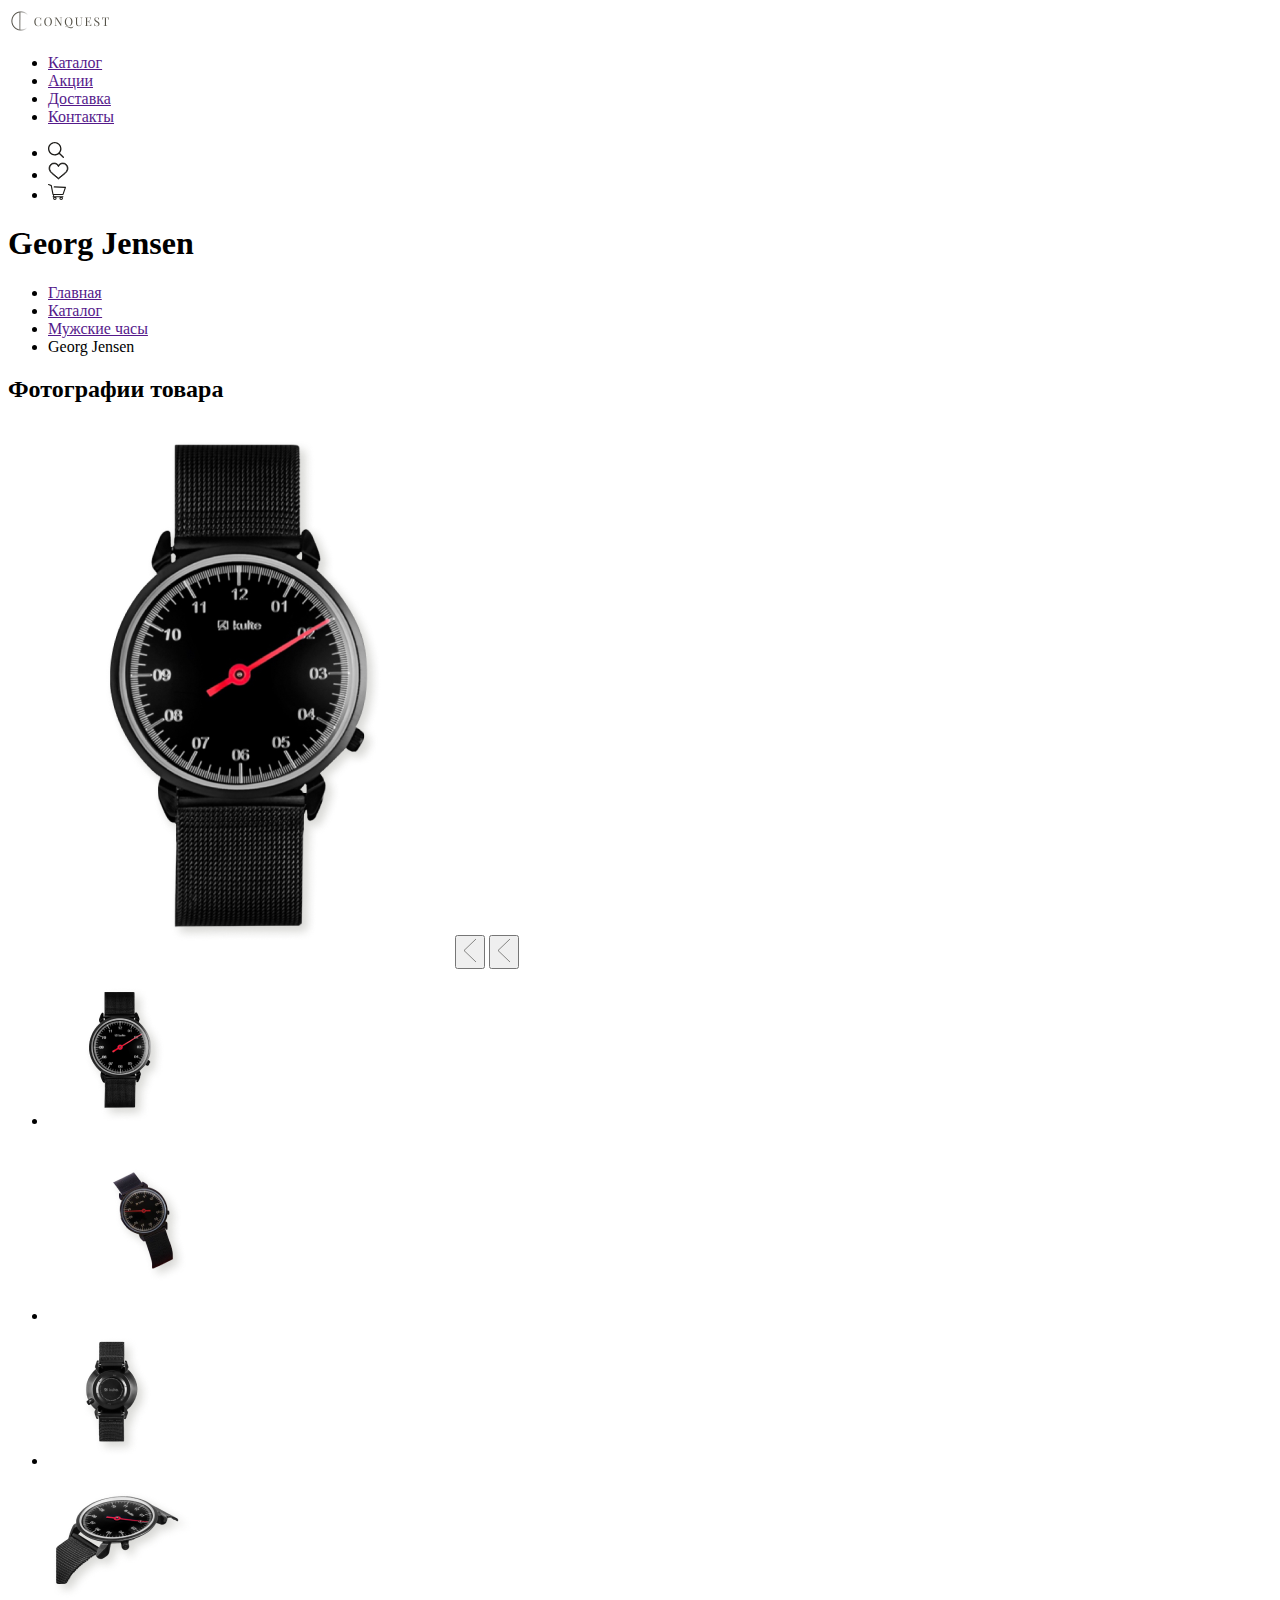
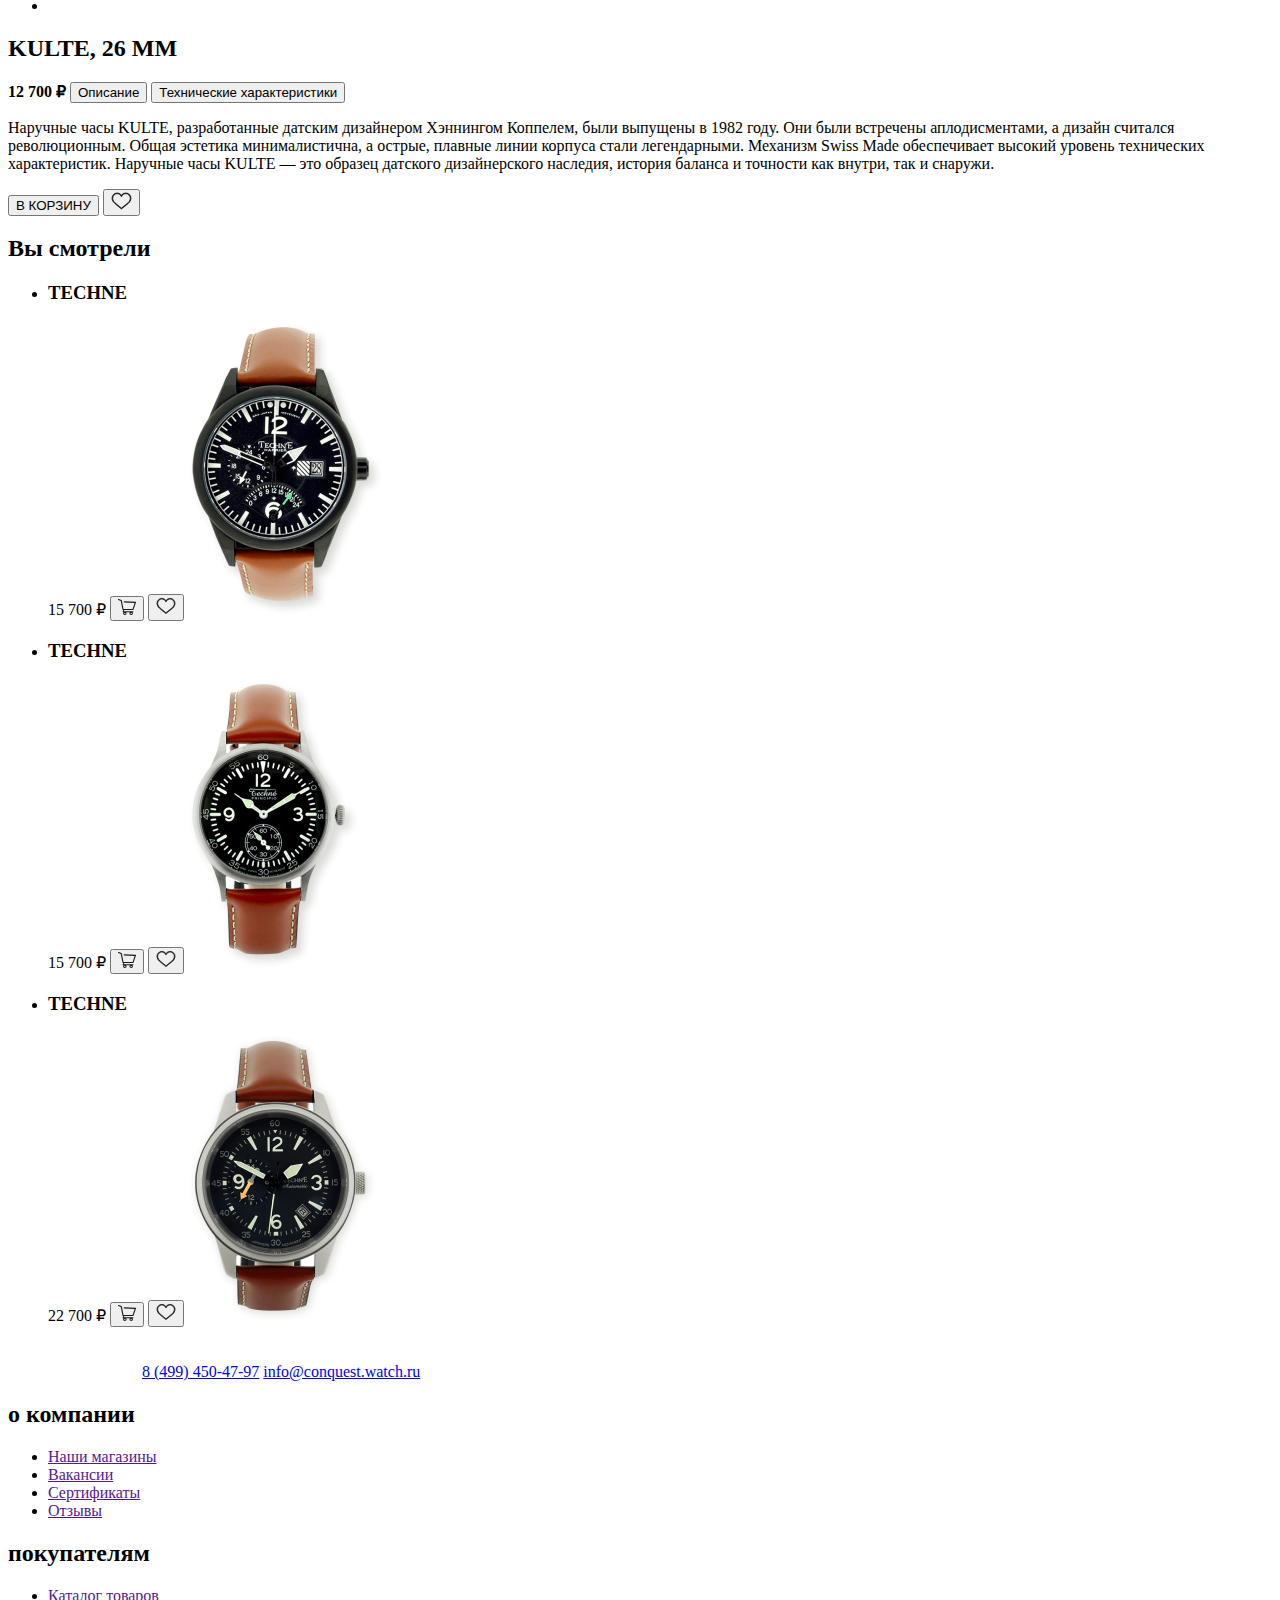
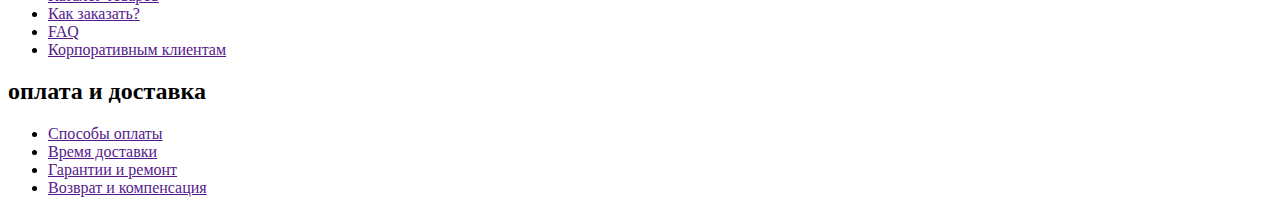
==== card.html @ 19f90484 "Разметка карточки товара" ====
<!DOCTYPE html>
<html lang="ru">

<head>
  <meta charset="UTF-8">
  <title>CONQUEST - Georg Jensen</title>
  <link rel="stylesheet" href="css/style.css">
  <link
    href="https://fonts.googleapis.com/css?family=Playfair+Display:400,700%7cPrata%7cRoboto:300,400,500,700&display=swap&subset=cyrillic"
    rel="stylesheet">
</head>

<body>
  <header class="catalog-header">
    <a class="catalog-header__link--logo" href="index.html"><img class="catalog-header__logo" src="img/logo.png"
        alt="CONQUEST" width="104" height="26"></a>
    <nav class="catalog-header__nav">
      <ul class="catalog-header__list">
        <li class="catalog-header__item">
          <a class="catalog-header__link" href="">Каталог</a>
        </li>
        <li class="catalog-header__item">
          <a class="catalog-header__link" href="">Акции</a>
        </li>
        <li class="catalog-header__item">
          <a class="catalog-header__link" href="">Доставка</a>
        </li>
        <li class="catalog-header__item">
          <a class="catalog-header__link" href="">Контакты</a>
        </li>
      </ul>
      <ul class="catalog-header__list--user">
        <li class="catalog-header__ltem--user">
          <a href="" class="catalog-header__link--user">
            <img class="catalog-header__img" src="img/search.svg" width="16" height="16" alt="Поиск">
          </a>
        </li>
        <li class="catalog-header__ltem--user">
          <a href="" class="catalog-header__link--user">
            <img class="catalog-header__img" src="img/heart.svg" width="21" height="18" alt="Избранное">
          </a>
        </li>
        <li class="catalog-header__ltem--user">
          <a href="" class="catalog-header__link--user">
            <img class="catalog-header__img" src="img/cart.svg" width="18" height="16" alt="Корзина">
          </a>
        </li>
      </ul>
    </nav>
  </header>
  <main>
    <h1 class="visually-hidden">Georg Jensen</h1>
    <ul class="catalog__pagination">
      <li class="catalog__pag-item">
        <a class="catalog__pag-link" href="">Главная</a>
      </li>
      <li class="catalog__pag-item">
        <a class="catalog__pag-link" href="">Каталог</a>
      </li>
      <li class="catalog__pag-item">
        <a href="" class="catalog__pag-link">Мужские часы</a>
      </li>
      <li class="catalog__pag-item">
        <a class="catalog__pag-link" aria-current="page">Georg Jensen</a>
      </li>
    </ul>
    <div class="card-wrapper">
      <section class="card-photo">
        <h2 class="visually-hidden">Фотографии товара</h2>
        <p class="card-photo__full-img">
          <img class="card__img" src="img/card/watch-card-1.png" alt="KULTE, 26 ММ">
          <button class="card-photo__btn" type="button">
            <img class="card-photo__arrow" src="img/card/arrow.svg" alt="Предыдущая">
          </button>
          <button class="card-photo__btn" type="button">
            <img class="card-photo__arrow card-photo__arrow--right" src="img/card/arrow.svg" alt="Следующая">
          </button>
        </p>
        <ul class="card-photo__list">
          <li class="card-photo__item">
            <img class="card__img" src="img/card/watch-card-2.png" alt="KULTE, 26 ММ">
          </li>
          <li class="card-photo__item">
            <img class="card__img" src="img/card/watch-card-3.png" alt="KULTE, 26 ММ">
          </li>
          <li class="card-photo__item">
            <img class="card__img" src="img/card/watch-card-4.png" alt="KULTE, 26 ММ">
          </li>
          <li class="card-photo__item">
            <img class="card__img" src="img/card/watch-card-5.png" alt="KULTE, 26 ММ">
          </li>
        </ul>
      </section>
      <section class="card-description">
        <h2 class="card-description__heading">KULTE, 26 ММ</h2>
        <b class="card-description__price">12 700 ₽</b>
        <button class="card-description__btn--desc" type="button">Описание</button>
        <button class="card-description__btn--spec" type="button">Технические характеристики</button>
        <p class="card-description__text">
          Наручные часы KULTE, разработанные датским дизайнером Хэннингом Коппелем, были выпущены в 1982 году. Они были
          встречены аплодисментами, а дизайн считался революционным.
          Общая эстетика минималистична, а острые, плавные линии корпуса стали легендарными. Механизм Swiss Made
          обеспечивает высокий уровень технических характеристик.
          Наручные часы KULTE — это образец датского дизайнерского наследия, история баланса и точности как внутри, так
          и
          снаружи.
        </p>
        <button class="card-description__btn--cart">В КОРЗИНУ</button>
        <button class="card-description__btn--fav">
          <img class="card-description__icon" src="img/heart.svg" alt="В избранное">
        </button>
      </section>
    </div>
    <section class="viewed">
      <h2 class="viewed__heading">Вы смотрели</h2>
      <ul class="watch__list">
        <li class="watch__item">
          <h3 class="watch__title">TECHNE</h3>
          <span class="watch__price">15 700 ₽</span>
          <button class="watch__btn--cart" type="button">
            <img class="watch__icon" src="img/cart.svg" width="18" height="16" alt="В корзину">
          </button>
          <button class="watch__btn--fav" type="button">
            <img class="watch__icon" src="img/heart.svg" width="20" height="18" alt="В избранное">
          </button>
          <img class="watch__img" src="img/card/viewed1.png" alt="TECHNE">
        </li>
        <li class="watch__item">
          <h3 class="watch__title">TECHNE</h3>
          <span class="watch__price">15 700 ₽</span>
          <button class="watch__btn--cart" type="button">
            <img class="watch__icon" src="img/cart.svg" width="18" height="16" alt="В корзину">
          </button>
          <button class="watch__btn--fav" type="button">
            <img class="watch__icon" src="img/heart.svg" width="20" height="18" alt="В избранное">
          </button>
          <img class="watch__img" src="img/card/viewed2.png" alt="TECHNE">
        </li>
        <li class="watch__item">
          <h3 class="watch__title">TECHNE</h3>
          <span class="watch__price">22 700 ₽</span>
          <button class="watch__btn--cart" type="button">
            <img class="watch__icon" src="img/cart.svg" width="18" height="16" alt="В корзину">
          </button>
          <button class="watch__btn--fav" type="button">
            <img class="watch__icon" src="img/heart.svg" width="20" height="18" alt="В избранное">
          </button>
          <img class="watch__img" src="img/card/viewed3.png" alt="TECHNE">
        </li>
      </ul>
    </section>
  </main>
  <footer class="footer">
    <p class="footer__contacts">
      <img class="footer__logo" src="img/logo-white.png" alt="CONQUEST" width="130" height="34">
      <a class="footer__tel" href="tel:+74994504797">8 (499) 450-47-97</a>
      <a class="footer__email" href="mailto:info@conquest.watch.ru">info@conquest.watch.ru</a>
    </p>
    <nav class="footer__nav--company">
      <h2 class="footer__nav-title">о компании</h2>
      <ul class="footer__nav-list">
        <li class="footer__nav-item">
          <a href="" class="footer__nav-link">Наши магазины</a>
        </li>
        <li class="footer__nav-item">
          <a href="" class="footer__nav-link">Вакансии</a>
        </li>
        <li class="footer__nav-item">
          <a href="" class="footer__nav-link">Сертификаты</a>
        </li>
        <li class="footer__nav-item">
          <a href="" class="footer__nav-link">Отзывы</a>
        </li>
      </ul>
    </nav>
    <nav class="footer__nav--clients">
      <h2 class="footer__nav-title">покупателям</h2>
      <ul class="footer__nav-list">
        <li class="footer__nav-item">
          <a href="" class="footer__nav-link">Каталог товаров</a>
        </li>
        <li class="footer__nav-item">
          <a href="" class="footer__nav-link">Как заказать?</a>
        </li>
        <li class="footer__nav-item">
          <a href="" class="footer__nav-link">FAQ</a>
        </li>
        <li class="footer__nav-item">
          <a href="" class="footer__nav-link">Корпоративным клиентам</a>
        </li>
      </ul>
    </nav>
    <nav class="footer__nav--service">
      <h2 class="footer__nav-title">оплата и доставка</h2>
      <ul class="footer__nav-list">
        <li class="footer__nav-item">
          <a href="" class="footer__nav-link">Способы оплаты</a>
        </li>
        <li class="footer__nav-item">
          <a href="" class="footer__nav-link">Время доставки</a>
        </li>
        <li class="footer__nav-item">
          <a href="" class="footer__nav-link">Гарантии и ремонт</a>
        </li>
        <li class="footer__nav-item">
          <a href="" class="footer__nav-link">Возврат и компенсация</a>
        </li>
      </ul>
    </nav>
  </footer>

</body>

</html>
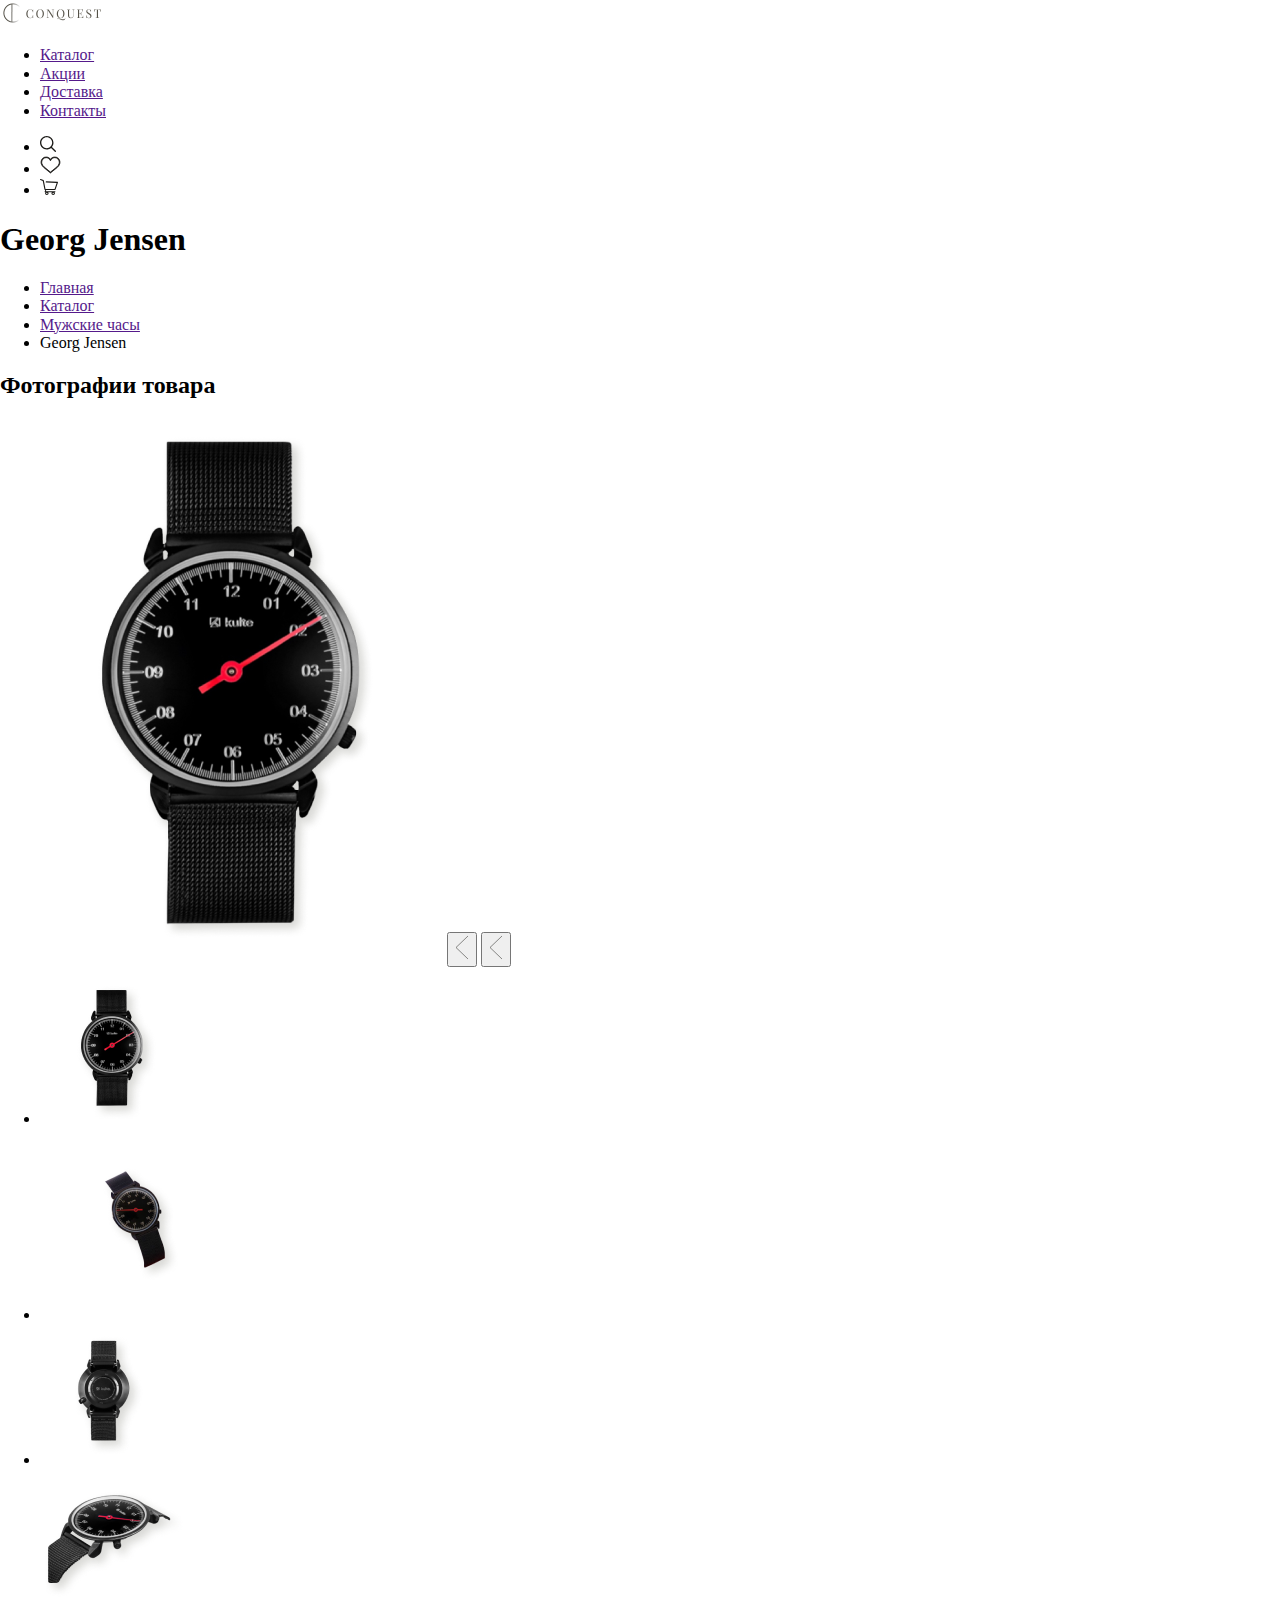
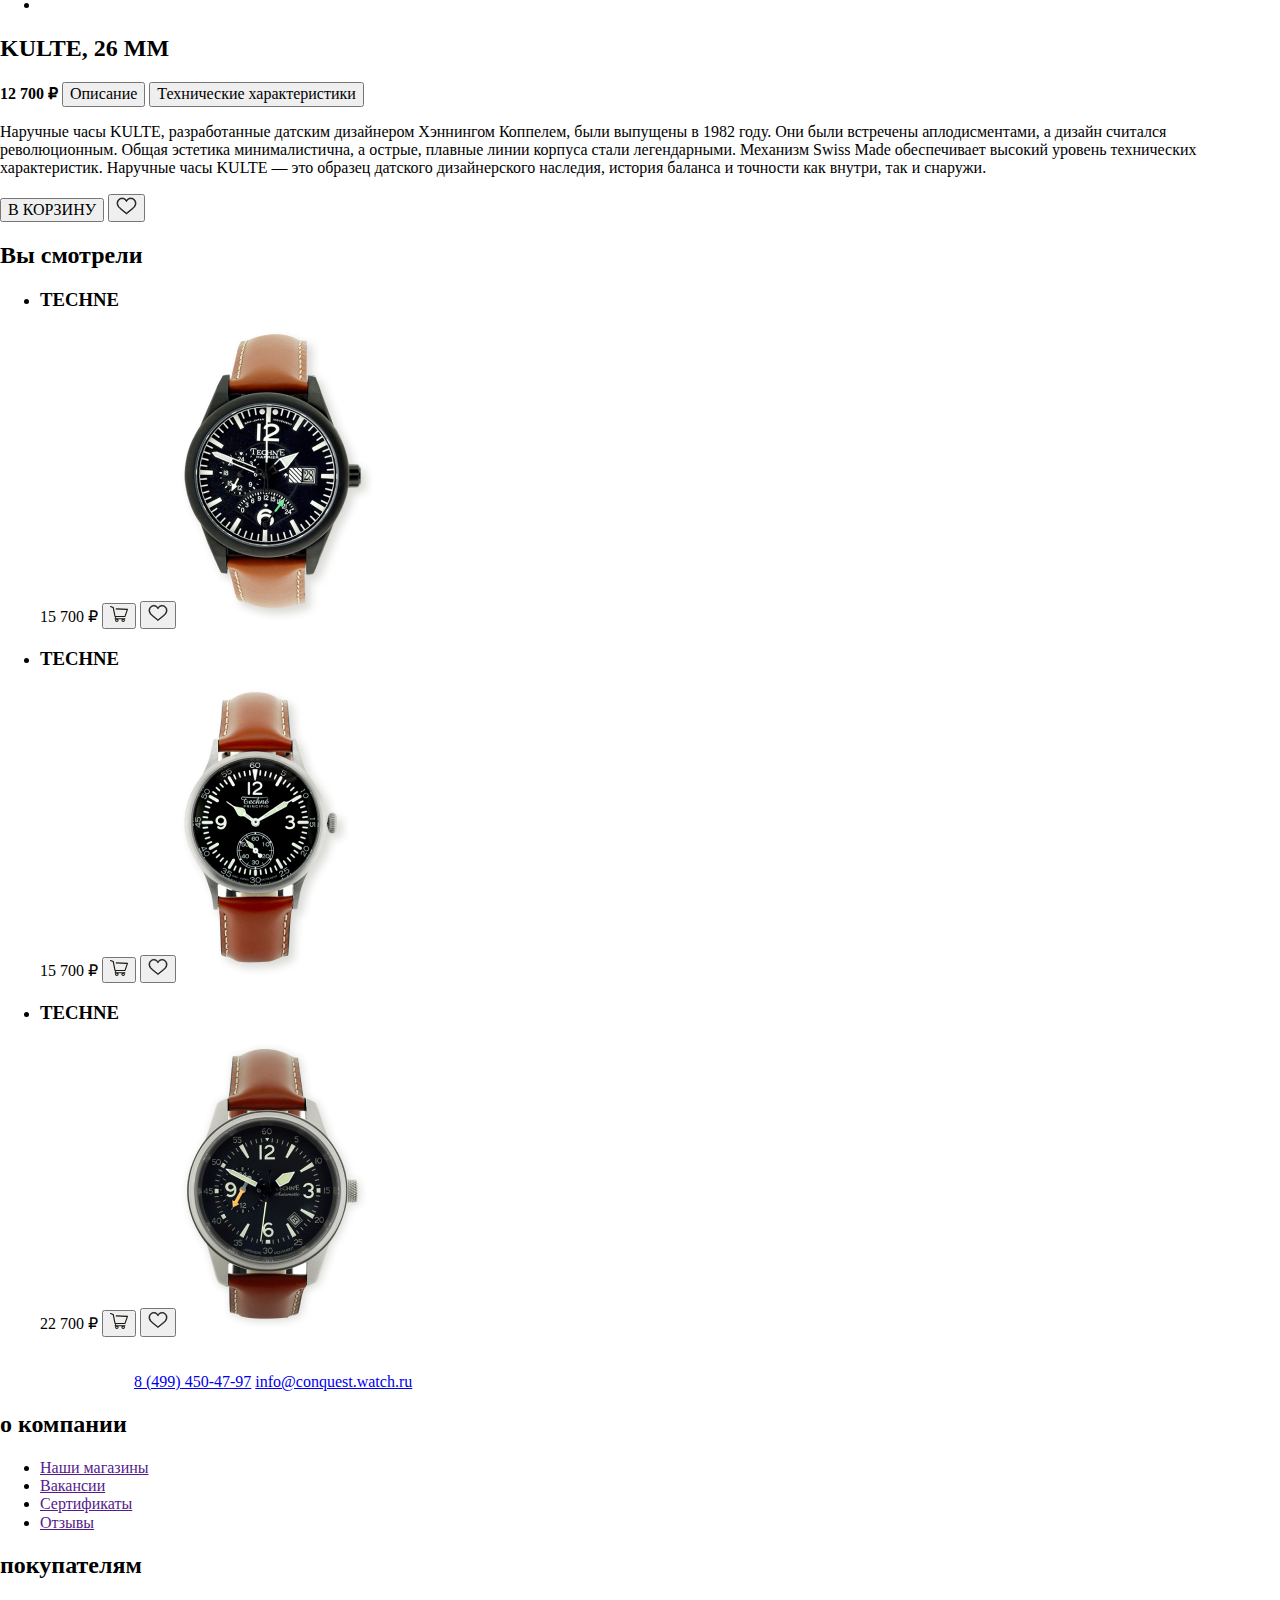
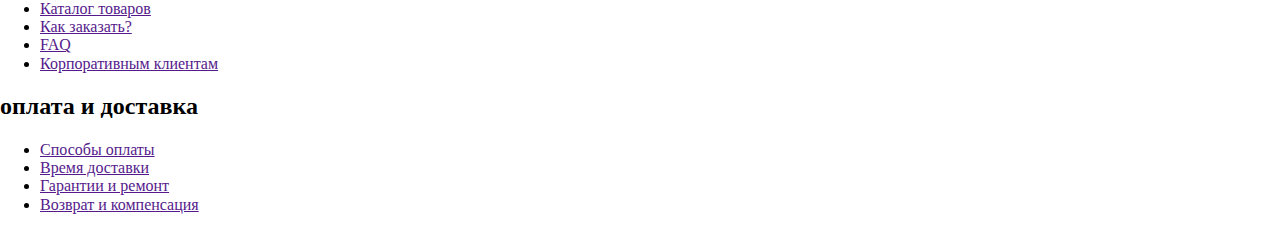
==== commit c3189e3b: "Подключил normalize" ====
--- a/card.html
+++ b/card.html
@@ -4,6 +4,7 @@
 <head>
   <meta charset="UTF-8">
   <title>CONQUEST - Georg Jensen</title>
+  <link rel="stylesheet" href="css/normalize.css">
   <link rel="stylesheet" href="css/style.css">
   <link
     href="https://fonts.googleapis.com/css?family=Playfair+Display:400,700%7cPrata%7cRoboto:300,400,500,700&display=swap&subset=cyrillic"
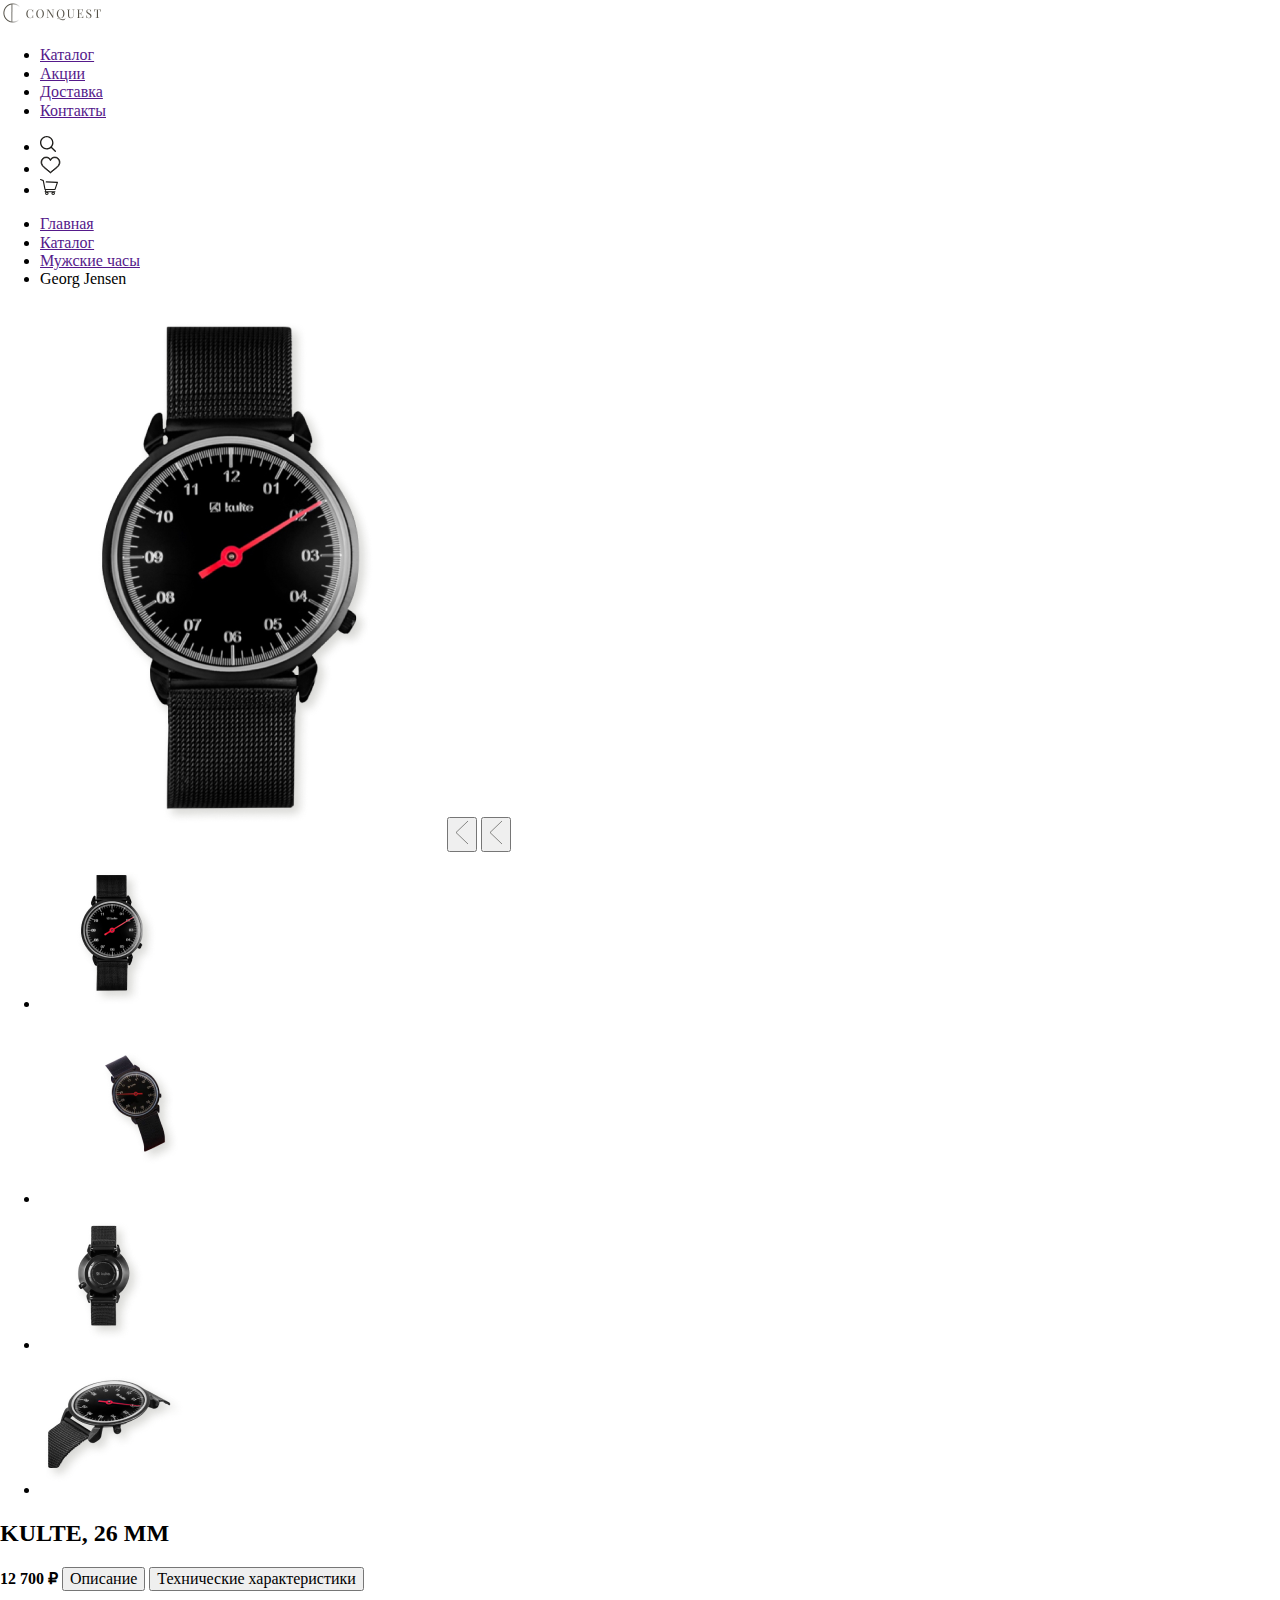
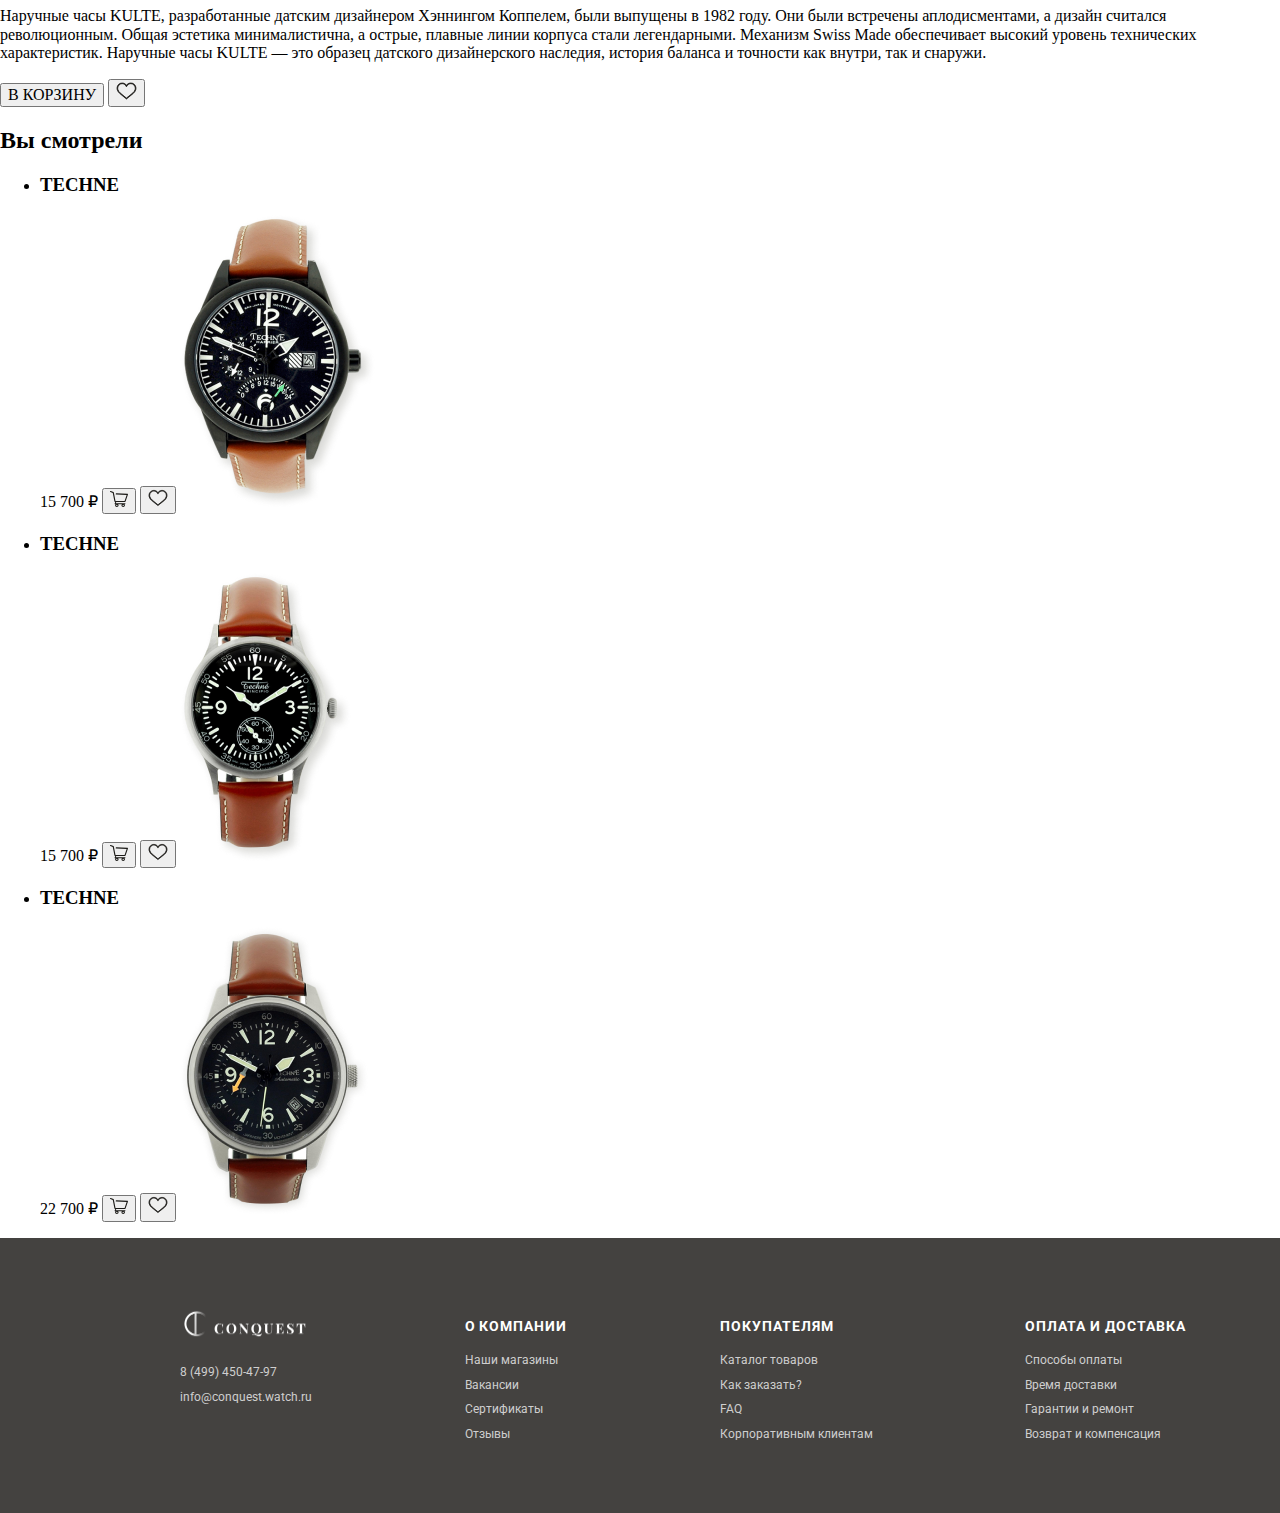
==== commit b3855f92: "Стилизовал footer" ====
--- a/card.html
+++ b/card.html
@@ -152,62 +152,64 @@
     </section>
   </main>
   <footer class="footer">
-    <p class="footer__contacts">
-      <img class="footer__logo" src="img/logo-white.png" alt="CONQUEST" width="130" height="34">
-      <a class="footer__tel" href="tel:+74994504797">8 (499) 450-47-97</a>
-      <a class="footer__email" href="mailto:info@conquest.watch.ru">info@conquest.watch.ru</a>
-    </p>
-    <nav class="footer__nav--company">
-      <h2 class="footer__nav-title">о компании</h2>
-      <ul class="footer__nav-list">
-        <li class="footer__nav-item">
-          <a href="" class="footer__nav-link">Наши магазины</a>
-        </li>
-        <li class="footer__nav-item">
-          <a href="" class="footer__nav-link">Вакансии</a>
-        </li>
-        <li class="footer__nav-item">
-          <a href="" class="footer__nav-link">Сертификаты</a>
-        </li>
-        <li class="footer__nav-item">
-          <a href="" class="footer__nav-link">Отзывы</a>
-        </li>
-      </ul>
-    </nav>
-    <nav class="footer__nav--clients">
-      <h2 class="footer__nav-title">покупателям</h2>
-      <ul class="footer__nav-list">
-        <li class="footer__nav-item">
-          <a href="" class="footer__nav-link">Каталог товаров</a>
-        </li>
-        <li class="footer__nav-item">
-          <a href="" class="footer__nav-link">Как заказать?</a>
-        </li>
-        <li class="footer__nav-item">
-          <a href="" class="footer__nav-link">FAQ</a>
-        </li>
-        <li class="footer__nav-item">
-          <a href="" class="footer__nav-link">Корпоративным клиентам</a>
-        </li>
-      </ul>
-    </nav>
-    <nav class="footer__nav--service">
-      <h2 class="footer__nav-title">оплата и доставка</h2>
-      <ul class="footer__nav-list">
-        <li class="footer__nav-item">
-          <a href="" class="footer__nav-link">Способы оплаты</a>
-        </li>
-        <li class="footer__nav-item">
-          <a href="" class="footer__nav-link">Время доставки</a>
-        </li>
-        <li class="footer__nav-item">
-          <a href="" class="footer__nav-link">Гарантии и ремонт</a>
-        </li>
-        <li class="footer__nav-item">
-          <a href="" class="footer__nav-link">Возврат и компенсация</a>
-        </li>
-      </ul>
-    </nav>
+    <div class="footer__wrapper container">
+      <p class="footer__contacts">
+        <img class="footer__logo" src="img/logo-white.png" alt="CONQUEST" width="130" height="34">
+        <a class="footer__tel" href="tel:+74994504797">8 (499) 450-47-97</a>
+        <a class="footer__email" href="mailto:info@conquest.watch.ru">info@conquest.watch.ru</a>
+      </p>
+      <nav class="footer__nav">
+        <h2 class="footer__nav-title">о компании</h2>
+        <ul class="footer__nav-list">
+          <li class="footer__nav-item">
+            <a href="" class="footer__nav-link">Наши магазины</a>
+          </li>
+          <li class="footer__nav-item">
+            <a href="" class="footer__nav-link">Вакансии</a>
+          </li>
+          <li class="footer__nav-item">
+            <a href="" class="footer__nav-link">Сертификаты</a>
+          </li>
+          <li class="footer__nav-item">
+            <a href="" class="footer__nav-link">Отзывы</a>
+          </li>
+        </ul>
+      </nav>
+      <nav class="footer__nav">
+        <h2 class="footer__nav-title">покупателям</h2>
+        <ul class="footer__nav-list">
+          <li class="footer__nav-item">
+            <a href="" class="footer__nav-link">Каталог товаров</a>
+          </li>
+          <li class="footer__nav-item">
+            <a href="" class="footer__nav-link">Как заказать?</a>
+          </li>
+          <li class="footer__nav-item">
+            <a href="" class="footer__nav-link">FAQ</a>
+          </li>
+          <li class="footer__nav-item">
+            <a href="" class="footer__nav-link">Корпоративным клиентам</a>
+          </li>
+        </ul>
+      </nav>
+      <nav class="footer__nav">
+        <h2 class="footer__nav-title">оплата и доставка</h2>
+        <ul class="footer__nav-list">
+          <li class="footer__nav-item">
+            <a href="" class="footer__nav-link">Способы оплаты</a>
+          </li>
+          <li class="footer__nav-item">
+            <a href="" class="footer__nav-link">Время доставки</a>
+          </li>
+          <li class="footer__nav-item">
+            <a href="" class="footer__nav-link">Гарантии и ремонт</a>
+          </li>
+          <li class="footer__nav-item">
+            <a href="" class="footer__nav-link">Возврат и компенсация</a>
+          </li>
+        </ul>
+      </nav>
+    </div>
   </footer>
 
 </body>
--- a/css/style.css
+++ b/css/style.css
@@ -0,0 +1,598 @@
+*,
+*::before,
+*::after {
+  box-sizing: border-box;
+}
+
+.visually-hidden {
+  position: absolute;
+
+  width: 1px;
+  height: 1px;
+  margin: -1px;
+  border: 0;
+  padding: 0;
+
+  white-space: nowrap;
+
+  clip-path: inset(100%);
+  clip: rect(0 0 0 0);
+  overflow: hidden;
+}
+
+.container {
+  position: relative;
+
+  width: 1366px;
+  margin: 0 auto;
+}
+
+.main-header {
+  position: absolute;
+  top: 30px;
+  z-index: 2;
+
+  display: flex;
+  width: 100%;
+  padding: 0 55px;
+}
+
+.main__nav {
+  display: flex;
+}
+
+.main-header__btn {
+  padding: 0;
+
+  background-color: transparent;
+  border: none;
+  cursor: pointer;
+}
+
+.main-header__btn--menu {
+  height: 26px;
+  margin-right: 20px;
+}
+
+.main-header__list--user {
+  display: flex;
+  padding: 0;
+  margin-left: auto;
+
+  list-style: none;
+}
+
+.main-header__ltem--user {
+  position: relative;
+
+  padding: 0;
+  margin-right: 22px;
+}
+
+.main-header__ltem--user:last-child {
+  margin-right: 0;
+}
+
+.main-header__btn--fav::after {
+  position: absolute;
+  top: -3px;
+  right: -6px;
+
+  width: 13px;
+  height: 13px;
+  content: "1";
+
+  font-family: 'Roboto', Arial, sans-serif;
+  font-size: 8px;
+  font-weight: 400;
+  line-height: 13px;
+  color: #1b1a17;
+
+  background-color: #e6c8b4;
+  border-radius: 50%;
+}
+
+.promo {
+  width: 1366px;
+  height: 768px;
+  padding-top: 206px;
+  padding-left: 185px;
+
+  background-color: #fdfdfb;
+  background-image: url('../img/promo-bg.png');
+  background-size: contain;
+  background-repeat: no-repeat;
+
+}
+
+.promo__heading {
+  position: relative;
+
+  font-family: 'Playfair Display', Arial, sans-serif;
+  font-size: 45px;
+  font-weight: 400;
+  color: #1b1a17;
+}
+
+.promo__heading::before {
+  position: absolute;
+  top: 30px;
+  left: -65px;
+
+  width: 50px;
+  height: 1px;
+  content: "";
+
+  background-color: #8b8371;
+}
+
+.promo__heading--span {
+  font-family: 'Playfair Display', Arial, sans-serif;
+  font-size: 30px;
+  font-weight: 400;
+  color: #1b1a17;
+}
+
+.promo__text {
+  max-width: 258px;
+  margin-bottom: 55px;
+
+  font-family: 'Roboto', Arial, sans-serif;
+  font-size: 14px;
+  font-weight: 300;
+  line-height: 21.33px;
+  color: rgba(27, 26, 23, 0.82);
+}
+
+.promo__button {
+  display: block;
+  width: 205px;
+  height: 64px;
+
+  font-family: 'Roboto', Arial, sans-serif;
+  font-size: 12px;
+  font-weight: 500;
+  line-height: 64px;
+  letter-spacing: 0.6px;
+  text-align: center;
+  text-transform: uppercase;
+  text-decoration: none;
+  color: #ffffff;
+
+  background-color: #444240;
+}
+
+.promo__list {
+  position: absolute;
+  top: 350px;
+  left: 55px;
+
+  display: flex;
+  flex-direction: column;
+  padding: 0;
+
+  list-style: none;
+}
+
+.promo__item {
+  margin-bottom: 12px;
+}
+
+.promo__link {
+  display: block;
+  width: 18px;
+  height: 18px;
+
+  background-repeat: no-repeat;
+  background-position: center;
+}
+
+.promo__link--inst {
+  background-image: url('../img/instagram-icon.svg');
+}
+
+.promo__link--fb {
+  background-image: url('../img/facebook-icon.svg');
+}
+
+.promo__link--tw {
+  background-image: url('../img/twitter-icon.svg');
+}
+
+.pop-models {
+  padding-top: 80px;
+  padding-right: 98px;
+  padding-bottom: 25px;
+  padding-left: 98px;
+}
+
+.pop-models__heading {
+  margin-top: 0;
+  margin-bottom: 46px;
+
+  font-family: 'Playfair Display', Arial, sans-serif;
+  font-size: 32px;
+  font-weight: 400;
+  text-align: center;
+  color: #1b1a17;
+}
+
+.pop-models__link--all {
+  position: absolute;
+  top: 115px;
+  right: 100px;
+
+  display: block;
+  width: 104px;
+  height: 26px;
+
+  font-family: 'Roboto', Arial, sans-serif;
+  font-size: 16px;
+  font-weight: 500;
+  text-decoration: none;
+  color: #444240;
+
+  border-bottom: 1px solid #c4c0b6;
+}
+
+.pop-models__list {
+  display: flex;
+  flex-wrap: wrap;
+  padding: 0;
+  margin: 0;
+
+  list-style: none;
+}
+
+.pop-models__item {
+  position: relative;
+
+  display: flex;
+  flex-direction: column;
+  width: 565px;
+  height: 220px;
+  padding-top: 40px;
+  padding-bottom: 36px;
+  padding-left: 40px;
+  margin-bottom: 40px;
+
+  background-color: #fdfdfb;
+}
+
+.pop-models__item:nth-child(odd) {
+  margin-right: 40px;
+}
+
+.pop-models__item:nth-child(1) {
+  width: 370px;
+  height: 467px;
+}
+
+.pop-models__item:nth-child(2) {
+  width: 760px;
+  height: 467px;
+}
+
+.pop-models__title {
+  font-family: 'Playfair Display', Arial, sans-serif;
+  font-size: 14px;
+  font-weight: 700;
+  letter-spacing: 0.42px;
+  line-height: 22px;
+  text-transform: uppercase;
+  color: rgba(27, 26, 23, 0.82);
+}
+
+.pop-models__item:nth-child(2) .pop-models__title {
+  font-size: 18px;
+  letter-spacing: 0.54px;
+}
+
+.pop-models__price {
+  font-family: 'Prata', 'Times New Roman', serif;
+  font-size: 12px;
+  font-weight: 400;
+  color: rgba(27, 26, 23, 0.82);
+}
+
+.pop-models__item:nth-child(2) .pop-models__price {
+  font-size: 16px;
+}
+
+.pop-models__item .ruble {
+  width: 8px;
+  height: 10px;
+}
+
+.pop-models__item:nth-child(2) .ruble {
+  width: 10px;
+  height: 13px;
+}
+
+.pop-models__link {
+  position: relative;
+
+  display: block;
+  width: 150px;
+  margin-top: auto;
+
+  font-family: 'Playfair Display', Arial, sans-serif;
+  font-size: 16px;
+  font-weight: 400;
+  text-decoration: none;
+  text-align: right;
+  color: #1b1a17;
+}
+
+.pop-models__img {
+  position: absolute;
+  top: 0;
+}
+
+.pop-models__item:nth-child(1) .pop-models__img {
+  top: 76px;
+  right: 28px;
+}
+
+.pop-models__item:nth-child(2) .pop-models__img {
+  top: 6px;
+  right: 60px;
+}
+
+.pop-models__item:nth-child(3) .pop-models__img {
+  right: 102px;
+}
+
+.pop-models__item:nth-child(4) .pop-models__img {
+  right: 60px;
+}
+
+.pop-models__link::before {
+  position: absolute;
+  top: 50%;
+  left: 0px;
+
+  width: 50px;
+  height: 1px;
+  content: "";
+
+  background-color: #8b8371;
+}
+
+.slider {
+  width: 100%;
+  height: 519px;
+  margin-bottom: 80px;
+
+  background-color: #fdfdfb;
+}
+
+.slider__wrapper {
+  height: 100%;
+  padding-top: 52px;
+  padding-left: 177px;
+
+  background-image: url('../img/slider-bg.jpg');
+  background-repeat: no-repeat;
+  background-size: contain;
+}
+
+.slider__figure {
+  display: flex;
+  margin-top: 0;
+  margin-bottom: 20px;
+  margin-left: 0;
+}
+
+.slider__img {
+  margin-right: 69px;
+}
+
+.slider__figcaption {
+  padding-top: 60px;
+}
+
+.slider__heading {
+  font-family: 'Playfair Display', Arial, sans-serif;
+  font-size: 32px;
+  font-weight: 400;
+  color: #1b1a17;
+}
+
+.slider__text {
+  max-width: 376px;
+  margin-bottom: 39px;
+
+  font-family: 'Roboto', Arial, sans-serif;
+  font-size: 16px;
+  font-weight: 400;
+  line-height: 24px;
+  color: #444240;
+}
+
+.slider__link {
+  display: block;
+  width: 205px;
+  height: 64px;
+
+  font-family: 'Roboto', Arial, sans-serif;
+  font-size: 12px;
+  font-weight: 500;
+  line-height: 64px;
+  letter-spacing: 0.6px;
+  text-decoration: none;
+  text-align: center;
+  color: #fff;
+
+  background-color: #d4b098;
+}
+
+.slider__pagination {
+  display: flex;
+  padding: 0;
+  margin: 0;
+  margin-left: 363px;
+
+  list-style: none;
+}
+
+.slider__pag-item {
+  margin-right: 19px;
+
+  font-family: 'Prata', 'Times New Roman', serif;
+  font-size: 12px;
+  font-weight: 400;
+  color: rgba(27, 26, 23, 0.82);
+}
+
+.slider__pag-btn {
+  padding: 0;
+  margin: 0;
+
+  background-color: transparent;
+  border: none;
+  cursor: pointer;
+}
+
+.slider__pag-img--right {
+  transform: rotate(180deg);
+}
+
+.follow-us {
+  display: flex;
+  padding-left: 97px;
+}
+
+.follow-us__wrapper {
+  padding-top: 128px;
+  margin-right: 65px;
+}
+
+.follow-us__heading {
+  font-family: 'Playfair Display', Arial, sans-serif;
+  font-size: 32px;
+  font-weight: 400;
+  color: #1b1a17;
+}
+
+.follow-us__text {
+  max-width: 376px;
+  margin-bottom: 40px;
+
+  font-family: 'Roboto', Arial, sans-serif;
+  font-size: 16px;
+  font-weight: 400;
+  line-height: 27.19px;
+  color: #444240;
+}
+
+.follow-us__text b {
+  color: #262421;
+}
+
+.follow-us__list {
+  display: flex;
+  padding: 0;
+
+  list-style: none;
+}
+
+.follow-us__item {
+  margin-right: 14px;
+  margin-left: 0;
+}
+
+.follow-us__link {
+  display: block;
+  width: 23px;
+  height: 24px;
+
+  background-repeat: no-repeat;
+  background-size: contain;
+  background-position: center;
+}
+
+.follow-us__link--inst {
+  background-image: url('../img/instagram-icon.svg');
+}
+
+.follow-us__link--fb {
+  background-image: url('../img/facebook-icon.svg');
+}
+
+.follow-us__link--tw {
+  background-image: url('../img/twitter-icon.svg');
+}
+
+.follow-us__pictures {
+  display: flex;
+  flex-direction: column;
+  flex-wrap: wrap;
+  height: 500px;
+}
+
+.follow-us__img {
+  margin: 5px;
+}
+
+.footer {
+  min-height: 275px;
+  background-color: #444240;
+}
+
+.footer__wrapper {
+  display: flex;
+  justify-content: space-between;
+  padding-top: 69px;
+  padding-right: 180px;
+  padding-left: 180px;
+}
+
+.footer__contacts {
+  display: flex;
+  flex-direction: column;
+  margin: 0;
+
+  font-family: 'Roboto', Arial, sans-serif;
+  font-size: 12px;
+  font-weight: 400;
+  color: rgba(255, 255, 255, 0.75);
+}
+
+.footer__logo {
+  margin-bottom: 25px;
+}
+
+.footer__contacts a {
+  margin-bottom: 11px;
+
+  text-decoration: none;
+  color: inherit;
+}
+
+.footer__nav-title {
+  font-family: 'Roboto', Arial, sans-serif;
+  font-size: 14px;
+  font-weight: 700;
+  letter-spacing: 0.98px;
+  text-transform: uppercase;
+  color: #fff;
+}
+
+.footer__nav-list {
+  padding: 0;
+
+  list-style: none;
+}
+
+.footer__nav-item {
+  margin-bottom: 6px;
+}
+
+.footer__nav-link {
+  font-family: 'Roboto', Arial, sans-serif;
+  font-size: 12px;
+  font-weight: 400;
+  text-decoration: none;
+  color: rgba(255, 255, 255, 0.75);
+}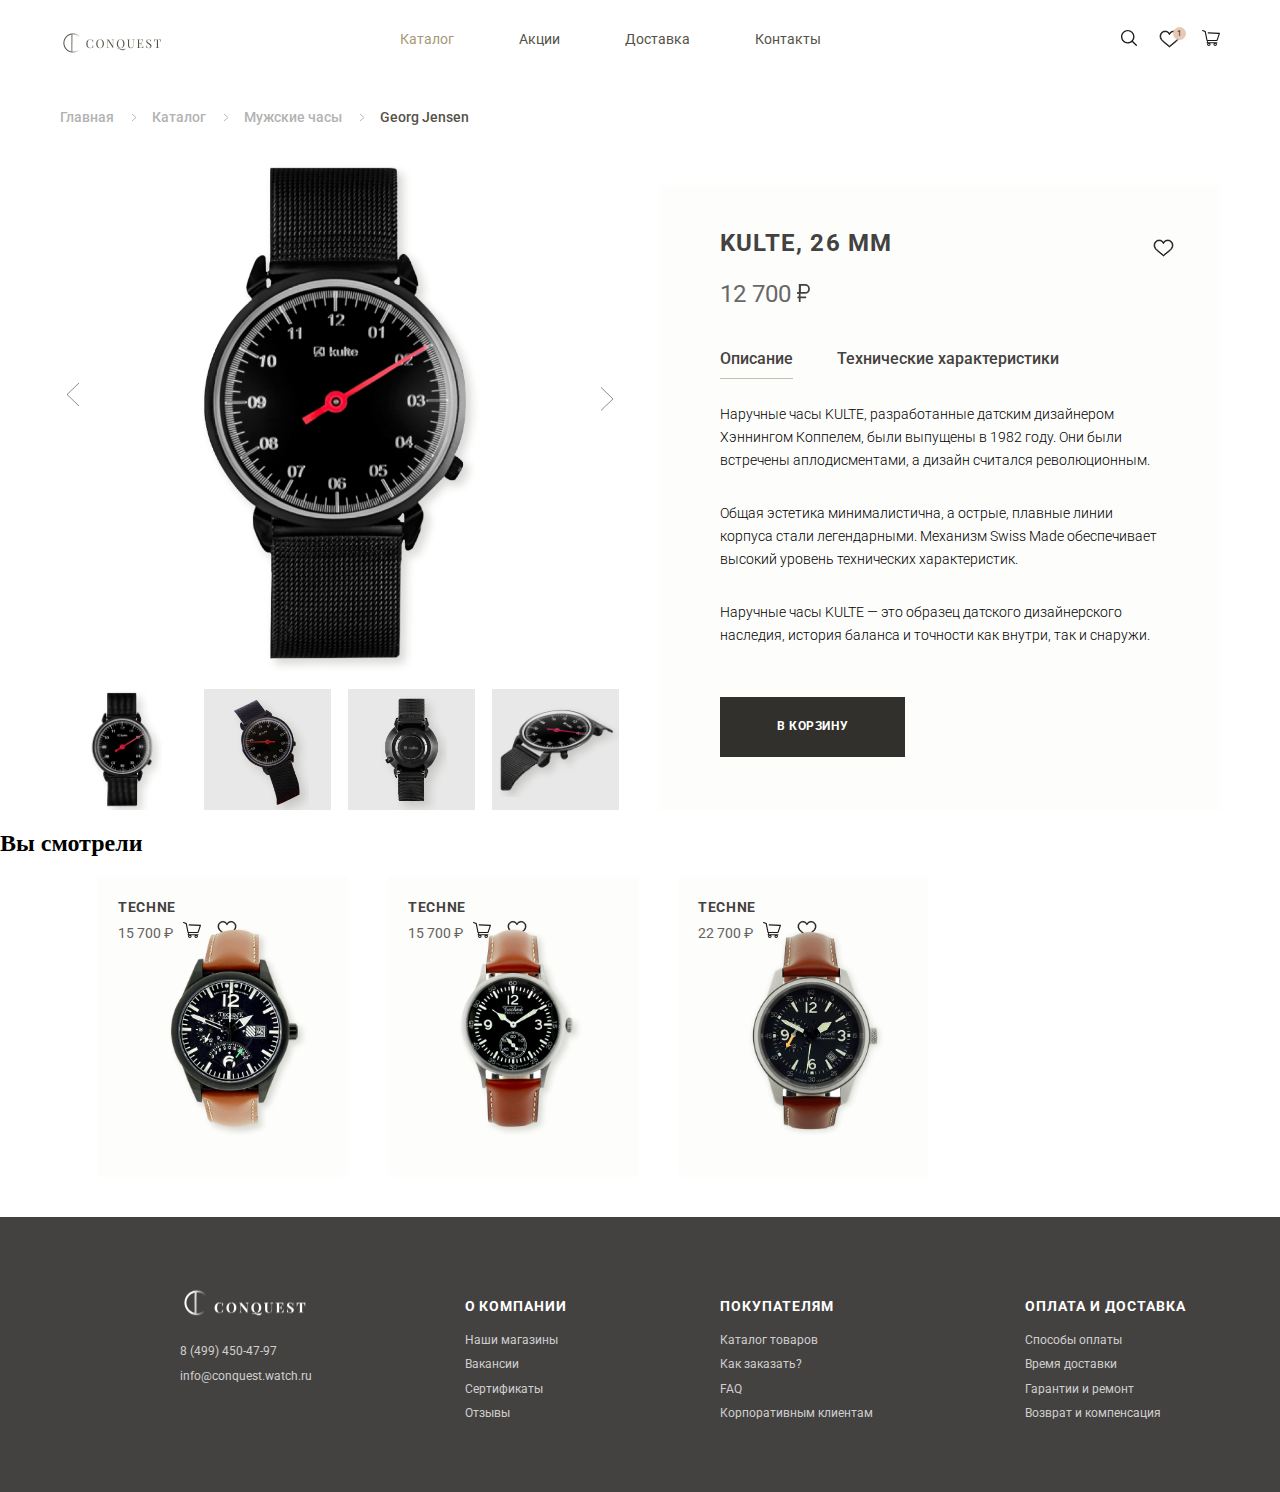
==== commit 7b329902: "Стилизовал карточку товара" ====
--- a/card.html
+++ b/card.html
@@ -12,13 +12,13 @@
 </head>
 
 <body>
-  <header class="catalog-header">
+  <header class="catalog-header catalog__container">
     <a class="catalog-header__link--logo" href="index.html"><img class="catalog-header__logo" src="img/logo.png"
         alt="CONQUEST" width="104" height="26"></a>
     <nav class="catalog-header__nav">
       <ul class="catalog-header__list">
         <li class="catalog-header__item">
-          <a class="catalog-header__link" href="">Каталог</a>
+          <a class="catalog-header__link" href="" aria-current="page">Каталог</a>
         </li>
         <li class="catalog-header__item">
           <a class="catalog-header__link" href="">Акции</a>
@@ -28,52 +28,54 @@
         </li>
         <li class="catalog-header__item">
           <a class="catalog-header__link" href="">Контакты</a>
-        </li>
-      </ul>
-      <ul class="catalog-header__list--user">
-        <li class="catalog-header__ltem--user">
-          <a href="" class="catalog-header__link--user">
-            <img class="catalog-header__img" src="img/search.svg" width="16" height="16" alt="Поиск">
-          </a>
-        </li>
-        <li class="catalog-header__ltem--user">
-          <a href="" class="catalog-header__link--user">
-            <img class="catalog-header__img" src="img/heart.svg" width="21" height="18" alt="Избранное">
-          </a>
-        </li>
-        <li class="catalog-header__ltem--user">
-          <a href="" class="catalog-header__link--user">
-            <img class="catalog-header__img" src="img/cart.svg" width="18" height="16" alt="Корзина">
-          </a>
         </li>
       </ul>
     </nav>
+    <ul class="main-header__list--user">
+      <li class="main-header__ltem--user">
+        <button class="main-header__btn" type="button">
+          <img class="main-header__img" src="img/search.svg" width="16" height="16" alt="Поиск">
+        </button>
+      </li>
+      <li class="main-header__ltem--user">
+        <button class="main-header__btn main-header__btn--fav" type="button">
+          <img class="main-header__img" src="img/heart.svg" width="21" height="18" alt="Избранное">
+        </button>
+      </li>
+      <li class="main-header__ltem--user">
+        <button class="main-header__btn" type="button">
+          <img class="main-header__img" src="img/cart.svg" width="18" height="16" alt="Корзина">
+        </button>
+      </li>
+    </ul>
   </header>
   <main>
-    <h1 class="visually-hidden">Georg Jensen</h1>
-    <ul class="catalog__pagination">
-      <li class="catalog__pag-item">
-        <a class="catalog__pag-link" href="">Главная</a>
-      </li>
-      <li class="catalog__pag-item">
-        <a class="catalog__pag-link" href="">Каталог</a>
-      </li>
-      <li class="catalog__pag-item">
-        <a href="" class="catalog__pag-link">Мужские часы</a>
-      </li>
-      <li class="catalog__pag-item">
-        <a class="catalog__pag-link" aria-current="page">Georg Jensen</a>
-      </li>
-    </ul>
-    <div class="card-wrapper">
+    <div class="catalog__container">
+      <h1 class="visually-hidden">Georg Jensen</h1>
+      <ul class="catalog__pagination">
+        <li class="catalog__pag-item">
+          <a class="catalog__pag-link" href="">Главная</a>
+        </li>
+        <li class="catalog__pag-item">
+          <a class="catalog__pag-link" href="">Каталог</a>
+        </li>
+        <li class="catalog__pag-item">
+          <a href="" class="catalog__pag-link">Мужские часы</a>
+        </li>
+        <li class="catalog__pag-item">
+          <a class="catalog__pag-link" aria-current="page">Georg Jensen</a>
+        </li>
+      </ul>
+    </div>
+    <div class="card-wrapper catalog__container">
       <section class="card-photo">
         <h2 class="visually-hidden">Фотографии товара</h2>
         <p class="card-photo__full-img">
-          <img class="card__img" src="img/card/watch-card-1.png" alt="KULTE, 26 ММ">
-          <button class="card-photo__btn" type="button">
+          <img class="card__img--full" src="img/card/watch-card-1.png" alt="KULTE, 26 ММ">
+          <button class="card-photo__btn card-photo__btn--left" type="button">
             <img class="card-photo__arrow" src="img/card/arrow.svg" alt="Предыдущая">
           </button>
-          <button class="card-photo__btn" type="button">
+          <button class="card-photo__btn card-photo__btn--right" type="button">
             <img class="card-photo__arrow card-photo__arrow--right" src="img/card/arrow.svg" alt="Следующая">
           </button>
         </p>
@@ -94,17 +96,21 @@
       </section>
       <section class="card-description">
         <h2 class="card-description__heading">KULTE, 26 ММ</h2>
-        <b class="card-description__price">12 700 ₽</b>
-        <button class="card-description__btn--desc" type="button">Описание</button>
-        <button class="card-description__btn--spec" type="button">Технические характеристики</button>
+        <data class="card-description__price" value="12700">12 700 <img class="ruble" src="img/ruble.svg"
+            alt="₽"></data>
+        <div class="card-description__btn-wrap">
+          <button class="card-description__btn--desc" type="button">Описание</button>
+          <button class="card-description__btn--spec" type="button">Технические характеристики</button>
+        </div>
         <p class="card-description__text">
           Наручные часы KULTE, разработанные датским дизайнером Хэннингом Коппелем, были выпущены в 1982 году. Они были
           встречены аплодисментами, а дизайн считался революционным.
-          Общая эстетика минималистична, а острые, плавные линии корпуса стали легендарными. Механизм Swiss Made
-          обеспечивает высокий уровень технических характеристик.
+          <span class="card-description__text--wrap">
+            Общая эстетика минималистична, а острые, плавные линии корпуса стали легендарными. Механизм Swiss Made
+            обеспечивает высокий уровень технических характеристик.
+          </span>
           Наручные часы KULTE — это образец датского дизайнерского наследия, история баланса и точности как внутри, так
-          и
-          снаружи.
+          и снаружи.
         </p>
         <button class="card-description__btn--cart">В КОРЗИНУ</button>
         <button class="card-description__btn--fav">
--- a/css/style.css
+++ b/css/style.css
@@ -27,12 +27,20 @@
   margin: 0 auto;
 }
 
+.catalog__container {
+  position: relative;
+
+  width: 1160px;
+  margin: 0 auto;
+}
+
 .main-header {
   position: absolute;
   top: 30px;
   z-index: 2;
 
   display: flex;
+  justify-content: space-between;
   width: 100%;
   padding: 0 55px;
 }
@@ -57,7 +65,7 @@
 .main-header__list--user {
   display: flex;
   padding: 0;
-  margin-left: auto;
+  margin: 0;
 
   list-style: none;
 }
@@ -90,6 +98,454 @@
 
   background-color: #e6c8b4;
   border-radius: 50%;
+}
+
+.catalog-header {
+  display: flex;
+  justify-content: space-between;
+  padding-top: 30px;
+  margin-bottom: 48px;
+}
+
+.catalog-header__list {
+  display: flex;
+  padding: 0;
+  margin: 0;
+
+  list-style: none;
+}
+
+.catalog-header__item {
+  padding: 0;
+  margin-right: 65px;
+}
+
+.catalog-header__link {
+  font-family: 'Roboto', Arial, sans-serif;
+  font-size: 14px;
+  font-weight: 400;
+  text-decoration: none;
+  color: #555248;
+}
+
+.catalog-header__item [aria-current="page"],
+.catalog-header__link:hover {
+  color: #a69876;
+}
+
+.catalog__pagination {
+  display: flex;
+  padding: 0;
+  margin: 0;
+  margin-bottom: 10px;
+
+  list-style: url('../img/catalog/pag-list-style.svg');
+}
+
+.catalog__pag-item {
+  padding-left: 8px;
+  margin-right: 30px;
+}
+
+.catalog__pag-item:first-child {
+  padding-left: 0;
+  list-style: none;
+}
+
+.catalog__pag-link {
+  font-family: 'Roboto', Arial, sans-serif;
+  font-size: 14px;
+  font-weight: 500;
+  text-decoration: none;
+  color: #b3b3b3;
+}
+
+.catalog__pag-item [aria-current="page"],
+.catalog__pag-link:hover {
+  color: #555248;
+}
+
+.catalog__heading {
+  margin-bottom: 30px;
+
+  font-family: 'Playfair Display', Arial, sans-serif;
+  font-size: 32px;
+  font-weight: 400;
+  color: #1b1a17;
+}
+
+.watch {
+  display: flex;
+  flex-wrap: wrap;
+}
+
+.watch__heading {
+  font-family: 'Playfair Display', Arial, sans-serif;
+  font-size: 32px;
+  font-weight: 400;
+  color: #1b1a17;
+}
+
+.filter__form {
+  display: flex;
+  flex-direction: column;
+  max-width: 230px;
+}
+
+.filter__fieldset {
+  position: relative;
+
+  padding: 0;
+  margin-bottom: 30px;
+
+  border: none;
+}
+
+.filter__fieldset--range {
+  display: flex;
+}
+
+.filter__fieldset--checkbox {
+  display: flex;
+  flex-direction: column;
+  margin-bottom: 0;
+}
+
+.filter__legend {
+  position: relative;
+  width: 100%;
+  margin-bottom: 20px;
+
+  font-family: 'Roboto', Arial, sans-serif;
+  font-size: 14px;
+  font-weight: 500;
+  color: #444240;
+}
+
+.filter__legend::after {
+  position: absolute;
+  top: 5px;
+  right: 0;
+
+  width: 10px;
+  height: 1px;
+  content: "";
+
+  background-color: #1b1a17;
+}
+
+.filter__fieldset--checkbox .filter__label {
+  font-family: 'Roboto', Arial, sans-serif;
+  font-size: 12px;
+  font-weight: 400;
+  color: #6f6e6d;
+}
+
+.filter__range-btn {
+  position: relative;
+
+  display: flex;
+  flex-direction: column;
+  align-items: center;
+
+  background-color: transparent;
+  border: none;
+  cursor: pointer;
+}
+
+.filter__range-btn--left {
+  margin-right: 55px;
+}
+
+.filter__range-btn--left::before {
+  position: absolute;
+  top: 5px;
+  left: 0;
+  z-index: -1;
+
+  width: 230px;
+  height: 1px;
+  content: "";
+
+  background-color: #d4d4d4;
+}
+
+.filter__range-btn--left::after {
+  position: absolute;
+  top: 5px;
+  left: 30px;
+  z-index: -1;
+
+  width: 120px;
+  height: 1px;
+  content: "";
+
+  background-color: #1b1a17;
+}
+
+.filter__range-price {
+  font-family: 'Roboto', Arial, sans-serif;
+  font-size: 12px;
+  font-weight: 400;
+  color: rgba(27, 26, 23, 0.82);
+}
+
+.filter__range-price .ruble {
+  width: 6px;
+  height: 8px;
+}
+
+.filter__label {
+  display: flex;
+  width: 100%;
+  margin-bottom: 20px;
+
+  font-family: 'Roboto', Arial, sans-serif;
+  font-size: 14px;
+  font-weight: 500;
+  color: #444240;
+
+  cursor: pointer;
+}
+
+.filter__label--checkbox {
+  position: relative;
+
+  padding-left: 29px;
+}
+
+.filter__label:last-of-type {
+  margin-bottom: 30px;
+}
+
+.filter__checkbox {
+  position: absolute;
+  -webkit-appearance: none;
+  -moz-appearance: none;
+  appearance: none;
+}
+
+.filter__checkbox::-ms-check {
+  display: none;
+}
+
+.filter__checkbox-img {
+  position: absolute;
+  top: 0px;
+  left: 0;
+  z-index: 1;
+
+  width: 13px;
+  height: 13px;
+
+  background-image: url("../img/catalog/checkbox-off.svg");
+  background-repeat: no-repeat;
+  background-size: 13px 13px;
+}
+
+.filter__checkbox:checked+.filter__checkbox-img {
+  background-image: url("../img/catalog/checkbox-on.svg");
+}
+
+.filter__checkbox:hover+.filter__checkbox-img {
+  opacity: 0.6;
+}
+
+.filter__checkbox:focus+.filter__checkbox-img {
+  opacity: 1;
+  outline: 1px dotted #6f6e6d;
+}
+
+.filter__checkbox:disabled+.filter__checkbox-img {
+  opacity: 0.25;
+}
+
+.filter__btn--more {
+  padding: 0;
+  margin-left: auto;
+
+  background-color: transparent;
+  border: none;
+  cursor: pointer;
+}
+
+.filter__btn--reset {
+  width: 230px;
+  height: 64px;
+
+  font-family: 'Roboto', Arial, sans-serif;
+  font-size: 12px;
+  font-weight: 500;
+  letter-spacing: 0.6px;
+  text-transform: uppercase;
+  color: #1d1a1a;
+
+  background-color: transparent;
+  border: 2px solid #e7e0cf;
+  cursor: pointer;
+}
+
+.watch__sorting {
+  position: absolute;
+  top: -60px;
+  right: 0;
+}
+
+.sorting__label {
+  font-family: 'Roboto', Arial, sans-serif;
+  font-size: 14px;
+  font-weight: 400;
+  line-height: 21.33px;
+  color: #bdb9b5;
+}
+
+.sorting__select {
+  -webkit-appearance: none;
+  -moz-appearance: none;
+  appearance: none;
+
+  padding-right: 20px;
+
+  color: #1b1a17;
+
+  background-color: transparent;
+  background-image: url('../img/catalog/select-arrow.svg');
+  block-size: 5px 10px;
+  background-position: top 6px right 0px;
+  background-repeat: no-repeat;
+  border: none;
+}
+
+.watch__list {
+  display: flex;
+  flex-wrap: wrap;
+  width: 930px;
+  padding-left: 98px;
+  margin: 0;
+
+  list-style: none;
+}
+
+.watch__item {
+  position: relative;
+
+  width: 250px;
+  height: 300px;
+  padding: 20px;
+  margin-right: 40px;
+  margin-bottom: 40px;
+
+  background-color: #fdfdfb;
+}
+
+.watch__item:nth-child(3n) {
+  margin-right: 0;
+}
+
+.watch__item-banner {
+  padding-left: 35px;
+
+  background-color: #D4B098;
+  background-image: url('../img/catalog/banner.png');
+  background-repeat: no-repeat;
+  background-size: contain;
+}
+
+.watch__img {
+  position: absolute;
+  top: 50px;
+  left: 70px;
+
+  height: 70%;
+}
+
+.watch__title {
+  margin: 0;
+
+  font-family: 'Roboto', Arial, sans-serif;
+  font-size: 14px;
+  font-weight: 700;
+  letter-spacing: 0.7px;
+  line-height: 21.33px;
+  text-transform: uppercase;
+  color: #444240;
+}
+
+.watch__title--banner {
+  font-family: 'Playfair Display', Arial, sans-serif;
+  font-size: 45px;
+  font-weight: 700;
+  letter-spacing: 1.35px;
+  color: #fff;
+}
+
+.watch__text--banner {
+  max-width: 106px;
+  font-family: 'Playfair Display', Arial, sans-serif;
+  font-size: 16px;
+  font-weight: 700;
+  letter-spacing: 0.48px;
+  line-height: 24px;
+  text-align: center;
+  color: #fff;
+}
+
+.watch__price {
+  font-family: 'Roboto', Arial, sans-serif;
+  font-size: 14px;
+  font-weight: 400;
+  color: #636261;
+}
+
+.watch__price .ruble {
+  height: 9px;
+}
+
+.watch__btn-wrap {
+  position: absolute;
+  top: 20px;
+  right: 20px;
+}
+
+.watch__btn--cart,
+.watch__btn--fav {
+  background-color: transparent;
+  border: none;
+  cursor: pointer;
+}
+
+.watch__pagination {
+  display: flex;
+  padding: 0;
+  margin-left: auto;
+
+  list-style: none;
+}
+
+.watch__pag-item {
+  margin-right: 10px;
+  font-family: 'Roboto', Arial, sans-serif;
+  font-size: 14px;
+  font-weight: 400;
+  line-height: 21.33px;
+  color: #b6b6b6;
+}
+
+.watch__pag-item [aria-current="page"] {
+  color: #1b1a17;
+}
+
+.watch__pag-item:last-child {
+  margin-right: 0;
+}
+
+.watch__pag-link {
+  text-decoration: none;
+  color: #b6b6b6;
+}
+
+.watch__pag-icon--right {
+  transform: rotate(180deg);
 }
 
 .promo {
@@ -535,9 +991,343 @@
   margin: 5px;
 }
 
+.catalog-subscribe {
+  display: flex;
+  min-height: 293px;
+  padding-top: 66px;
+  padding-right: 100px;
+  padding-bottom: 83px;
+  padding-left: 140px;
+  margin-bottom: 80px;
+
+  background-color: #f7f5ef;
+  background-image: url('../img/catalog/subscribe-bg.png');
+  background-size: contain;
+}
+
+.catalog-subscribe__heading {
+  font-family: 'Roboto', Arial, sans-serif;
+  font-size: 12px;
+  font-weight: 700;
+  letter-spacing: 0.6px;
+  text-transform: uppercase;
+  color: #818181;
+}
+
+.catalog-subscribe__text {
+  max-width: 505px;
+  margin: 0;
+
+  font-family: 'Playfair Display', Arial, sans-serif;
+  font-size: 45px;
+  font-weight: 700;
+  letter-spacing: 1.35px;
+  color: #1b1a17;
+}
+
+.catalog-subscribe__form {
+  padding-bottom: 10px;
+  padding-left: 123px;
+  margin-top: auto;
+}
+
+.catalog-subscribe__input {
+  width: 278px;
+  height: 60px;
+  margin-right: 30px;
+
+  font-family: Roboto;
+  font-size: 14px;
+  font-weight: 400;
+  color: #444240;
+
+  background-color: transparent;
+  border: none;
+  border-bottom: 1px solid #1b1a17;
+}
+
+.catalog-subscribe__btn {
+  width: 185px;
+  height: 60px;
+
+  font-family: 'Roboto', Arial, sans-serif;
+  font-size: 12px;
+  font-weight: 700;
+  letter-spacing: 0.6px;
+  text-transform: uppercase;
+  color: #fff;
+
+  background-color: #31302c;
+  border: none;
+  cursor: pointer;
+}
+
+.straps__heading {
+  margin: 0;
+  margin-bottom: 50px;
+
+  font-family: 'Playfair Display', Arial, sans-serif;
+  font-size: 32px;
+  font-weight: 400;
+  color: #1b1a17;
+}
+
+.straps__link {
+  position: absolute;
+  top: 18px;
+  right: 100px;
+
+  display: block;
+  width: 104px;
+  height: 26px;
+
+  font-family: 'Roboto', Arial, sans-serif;
+  font-size: 16px;
+  font-weight: 500;
+  text-decoration: none;
+  color: #444240;
+
+  border-bottom: 1px solid #c4c0b6;
+}
+
+.straps__list {
+  display: flex;
+  padding: 0;
+  margin-bottom: 80px;
+
+  list-style: none;
+}
+
+.straps__item {
+  position: relative;
+
+  width: 360px;
+  height: 374px;
+  padding: 20px;
+  margin-right: 40px;
+
+  background-color: #fdfdfb;
+}
+
+.straps__img {
+  position: absolute;
+  top: 50px;
+  left: 120px;
+
+  height: 85%;
+}
+
+.straps__item:last-child {
+  margin-right: 0;
+}
+
+.straps__btn {
+  position: absolute;
+  z-index: 1;
+
+  background-color: transparent;
+  border: none;
+  cursor: pointer;
+}
+
+.straps__btn--left {
+  bottom: 175px;
+  left: -60px;
+}
+
+.straps__btn--right {
+  bottom: 175px;
+  right: -60px;
+
+  transform: rotate(180deg);
+}
+
 .footer {
   min-height: 275px;
   background-color: #444240;
+}
+
+.card-wrapper {
+  display: flex;
+}
+
+.card-photo__full-img {
+  position: relative;
+
+  width: 560px;
+  height: 520px;
+  padding-top: 10px;
+  margin-right: 40px;
+}
+
+.card__img--full {
+  display: block;
+  height: 100%;
+  margin: auto;
+}
+
+.card-photo__btn {
+  position: absolute;
+
+  background-color: transparent;
+  border: none;
+  cursor: pointer;
+}
+
+.card-photo__btn--left {
+  bottom: 260px;
+  left: 0;
+}
+
+.card-photo__btn--right {
+  bottom: 260px;
+  right: 0;
+
+  transform: rotate(180deg);
+}
+
+.card-photo__list {
+  display: flex;
+  padding: 0;
+  margin: 0;
+
+  list-style: none;
+}
+
+.card-photo__item {
+  display: flex;
+  justify-content: center;
+  align-items: center;
+  width: 127px;
+  height: 121px;
+  margin-right: 17px;
+
+  background-color: rgba(100, 100, 100, 0.15);
+}
+
+.card__img {
+  display: block;
+
+  height: 100%;
+}
+
+.card-photo__item:first-child {
+  background-color: transparent;
+}
+
+.card-photo__item:last-child {
+  margin-right: 0;
+}
+
+.card-photo__item:last-child .card__img {
+  width: 100%;
+  height: auto;
+}
+
+.card-description {
+  position: relative;
+
+  width: 560px;
+  height: 625px;
+  padding-top: 20px;
+  padding-bottom: 50px;
+  padding-left: 60px;
+  margin-top: auto;
+
+  background-color: #fdfdfb;
+}
+
+.card-description__heading {
+  font-family: 'Roboto', Arial, sans-serif;
+  font-size: 24px;
+  font-weight: 700;
+  letter-spacing: 1.2px;
+  line-height: 36.56px;
+  text-transform: uppercase;
+  color: #444240;
+}
+
+.card-description__price {
+  font-family: 'Roboto', Arial, sans-serif;
+  font-size: 24px;
+  font-weight: 400;
+  color: #686868;
+}
+
+.card-description__price .ruble {
+  height: 18px;
+}
+
+.card-description__btn-wrap {
+  padding-top: 30px;
+}
+
+.card-description__btn--desc,
+.card-description__btn--spec {
+  display: inline-block;
+  height: 40px;
+  padding: 0;
+
+  font-family: 'Roboto', Arial, sans-serif;
+  font-size: 16px;
+  font-weight: 500;
+  line-height: 24.38px;
+  color: #444240;
+
+  background-color: transparent;
+  border: none;
+  cursor: pointer;
+}
+
+.card-description__btn--desc {
+  margin-right: 40px;
+
+  border-bottom: 1px solid #c4c0b6;
+}
+
+.card-description__text {
+  padding-top: 10px;
+  margin-bottom: 50px;
+
+  max-width: 442px;
+  font-family: Roboto;
+  font-size: 14px;
+  font-weight: 300;
+  line-height: 22.97px;
+  color: #000000;
+}
+
+.card-description__text--wrap {
+  display: block;
+  margin-top: 30px;
+  margin-bottom: 30px;
+}
+
+.card-description__btn--cart {
+  display: block;
+  width: 185px;
+  height: 60px;
+  margin-top: auto;
+
+  font-family: 'Roboto', Arial, sans-serif;
+  font-size: 12px;
+  font-weight: 700;
+  letter-spacing: 0.6px;
+  text-transform: uppercase;
+  color: #ffffff;
+
+  background-color: #31302c;
+  border: none;
+  cursor: pointer;
+}
+
+.card-description__btn--fav {
+  position: absolute;
+  top: 53px;
+  right: 40px;
+  background-color: transparent;
+  border: 0;
+  cursor: pointer;
 }
 
 .footer__wrapper {
@@ -595,4 +1385,4 @@
   font-weight: 400;
   text-decoration: none;
   color: rgba(255, 255, 255, 0.75);
-}+}
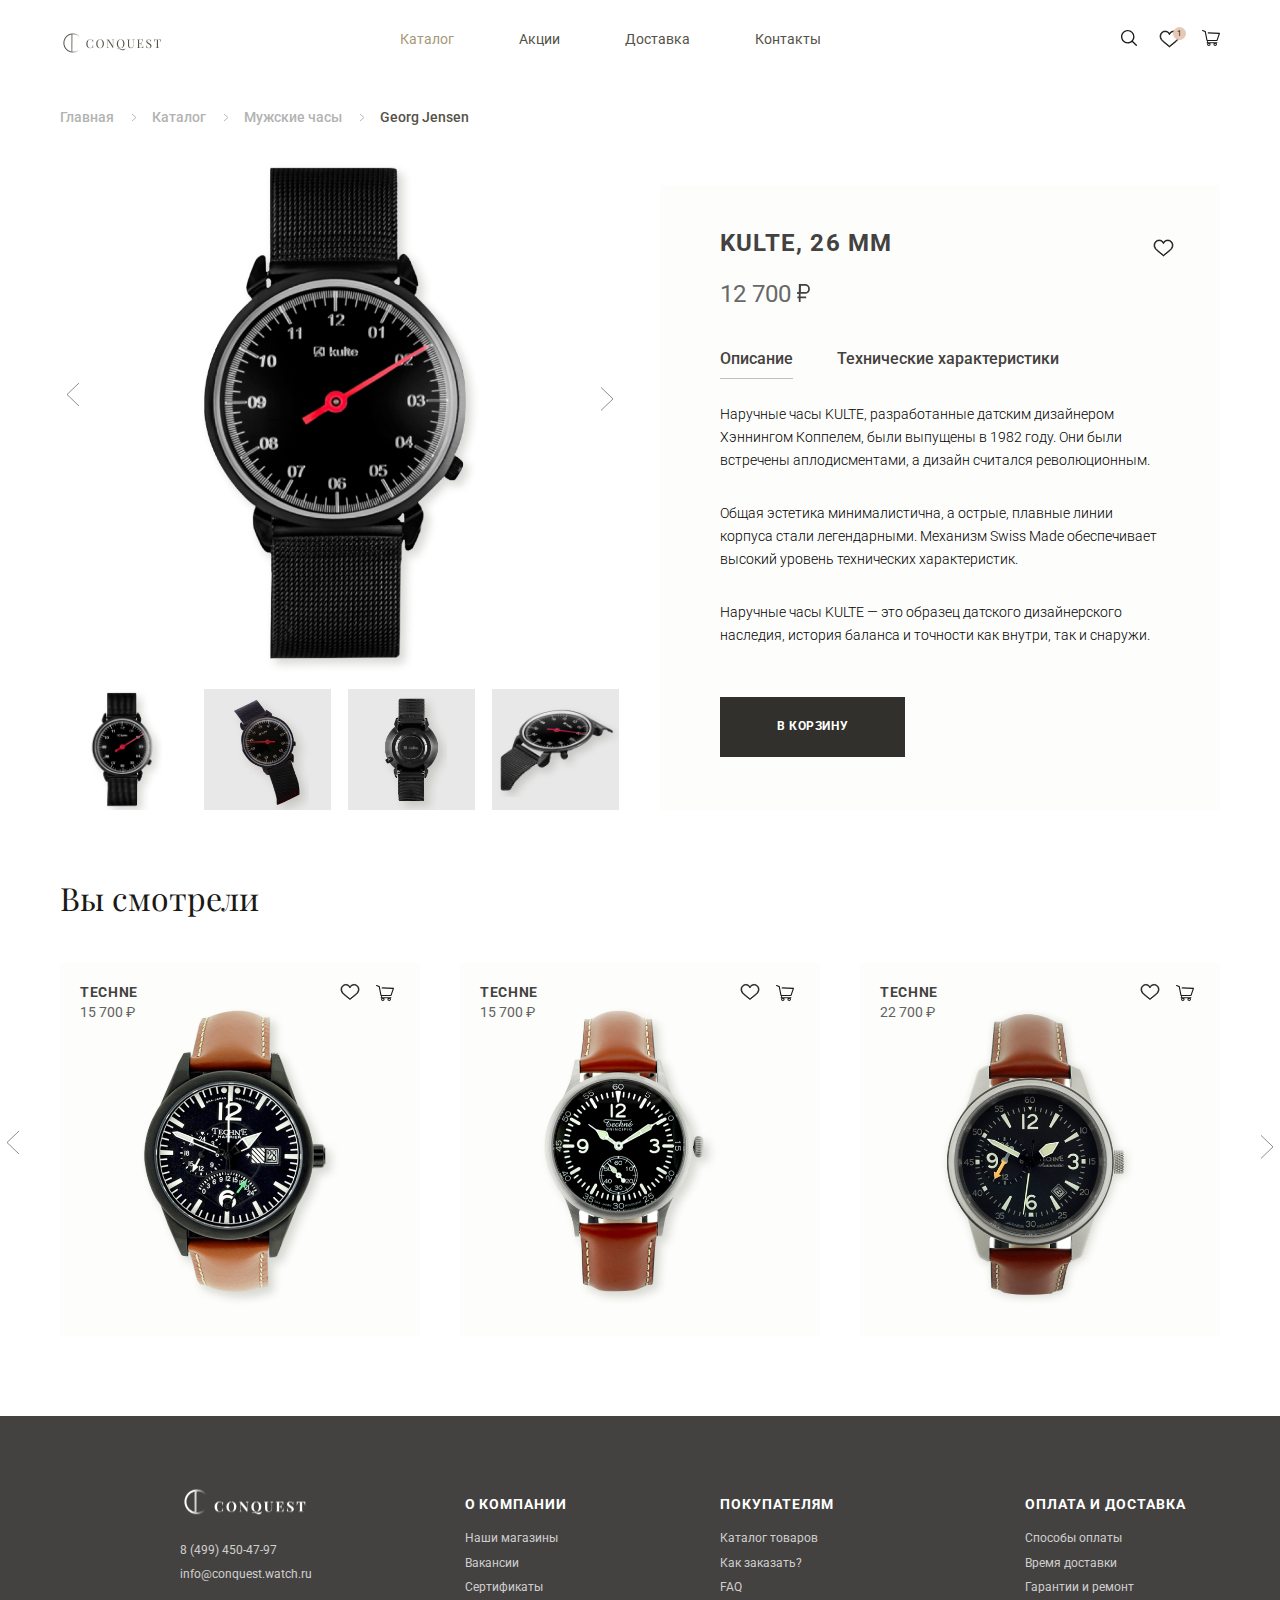
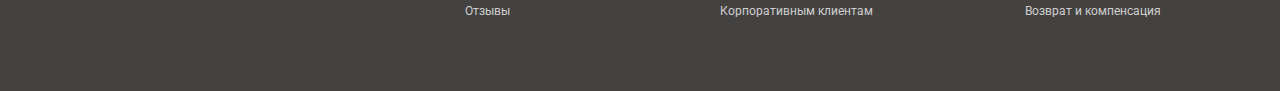
==== commit 445ae64b: "Стилизовал раздел просмотренных товаров" ====
--- a/card.html
+++ b/card.html
@@ -118,43 +118,55 @@
         </button>
       </section>
     </div>
-    <section class="viewed">
+    <section class="viewed catalog__container">
       <h2 class="viewed__heading">Вы смотрели</h2>
-      <ul class="watch__list">
-        <li class="watch__item">
+      <ul class="straps__list">
+        <li class="straps__item">
           <h3 class="watch__title">TECHNE</h3>
           <span class="watch__price">15 700 ₽</span>
-          <button class="watch__btn--cart" type="button">
-            <img class="watch__icon" src="img/cart.svg" width="18" height="16" alt="В корзину">
-          </button>
-          <button class="watch__btn--fav" type="button">
-            <img class="watch__icon" src="img/heart.svg" width="20" height="18" alt="В избранное">
-          </button>
-          <img class="watch__img" src="img/card/viewed1.png" alt="TECHNE">
-        </li>
-        <li class="watch__item">
+          <div class="watch__btn-wrap">
+            <button class="watch__btn--fav" type="button">
+              <img class="watch__icon" src="img/heart.svg" width="20" height="18" alt="В избранное">
+            </button>
+            <button class="watch__btn--cart" type="button">
+              <img class="watch__icon" src="img/cart.svg" width="18" height="16" alt="В корзину">
+            </button>
+          </div>
+          <img class="viewed__img" src="img/card/viewed1.png" alt="TECHNE">
+        </li>
+        <li class="straps__item">
           <h3 class="watch__title">TECHNE</h3>
           <span class="watch__price">15 700 ₽</span>
-          <button class="watch__btn--cart" type="button">
-            <img class="watch__icon" src="img/cart.svg" width="18" height="16" alt="В корзину">
-          </button>
-          <button class="watch__btn--fav" type="button">
-            <img class="watch__icon" src="img/heart.svg" width="20" height="18" alt="В избранное">
-          </button>
-          <img class="watch__img" src="img/card/viewed2.png" alt="TECHNE">
-        </li>
-        <li class="watch__item">
+          <div class="watch__btn-wrap">
+            <button class="watch__btn--fav" type="button">
+              <img class="watch__icon" src="img/heart.svg" width="20" height="18" alt="В избранное">
+            </button>
+            <button class="watch__btn--cart" type="button">
+              <img class="watch__icon" src="img/cart.svg" width="18" height="16" alt="В корзину">
+            </button>
+          </div>
+          <img class="viewed__img" src="img/card/viewed2.png" alt="TECHNE">
+        </li>
+        <li class="straps__item">
           <h3 class="watch__title">TECHNE</h3>
           <span class="watch__price">22 700 ₽</span>
-          <button class="watch__btn--cart" type="button">
-            <img class="watch__icon" src="img/cart.svg" width="18" height="16" alt="В корзину">
-          </button>
-          <button class="watch__btn--fav" type="button">
-            <img class="watch__icon" src="img/heart.svg" width="20" height="18" alt="В избранное">
-          </button>
-          <img class="watch__img" src="img/card/viewed3.png" alt="TECHNE">
+          <div class="watch__btn-wrap">
+            <button class="watch__btn--fav" type="button">
+              <img class="watch__icon" src="img/heart.svg" width="20" height="18" alt="В избранное">
+            </button>
+            <button class="watch__btn--cart" type="button">
+              <img class="watch__icon" src="img/cart.svg" width="18" height="16" alt="В корзину">
+            </button>
+          </div>
+          <img class="viewed__img" src="img/card/viewed3.png" alt="TECHNE">
         </li>
       </ul>
+      <button class="straps__btn straps__btn--left" type="button">
+        <img class="starps__img-btn--left" src="img/catalog/arrow-strap.svg" alt="Предыдщая">
+      </button>
+      <button class="straps__btn straps__btn--right" type="button">
+        <img class="starps__img-btn--left" src="img/catalog/arrow-strap.svg" alt="Следующая">
+      </button>
     </section>
   </main>
   <footer class="footer">
--- a/css/style.css
+++ b/css/style.css
@@ -1149,6 +1149,7 @@
 
 .card-wrapper {
   display: flex;
+  margin-bottom: 70px;
 }
 
 .card-photo__full-img {
@@ -1330,6 +1331,24 @@
   cursor: pointer;
 }
 
+.viewed__heading {
+  margin-top: 0;
+  margin-bottom: 45px;
+
+  font-family: 'Playfair Display', Arial, sans-serif;
+  font-size: 32px;
+  font-weight: 400;
+  color: #1b1a17;
+}
+
+.viewed__img {
+  position: absolute;
+  top: 45px;
+  left: 80px;
+
+  height: 80%;
+}
+
 .footer__wrapper {
   display: flex;
   justify-content: space-between;
